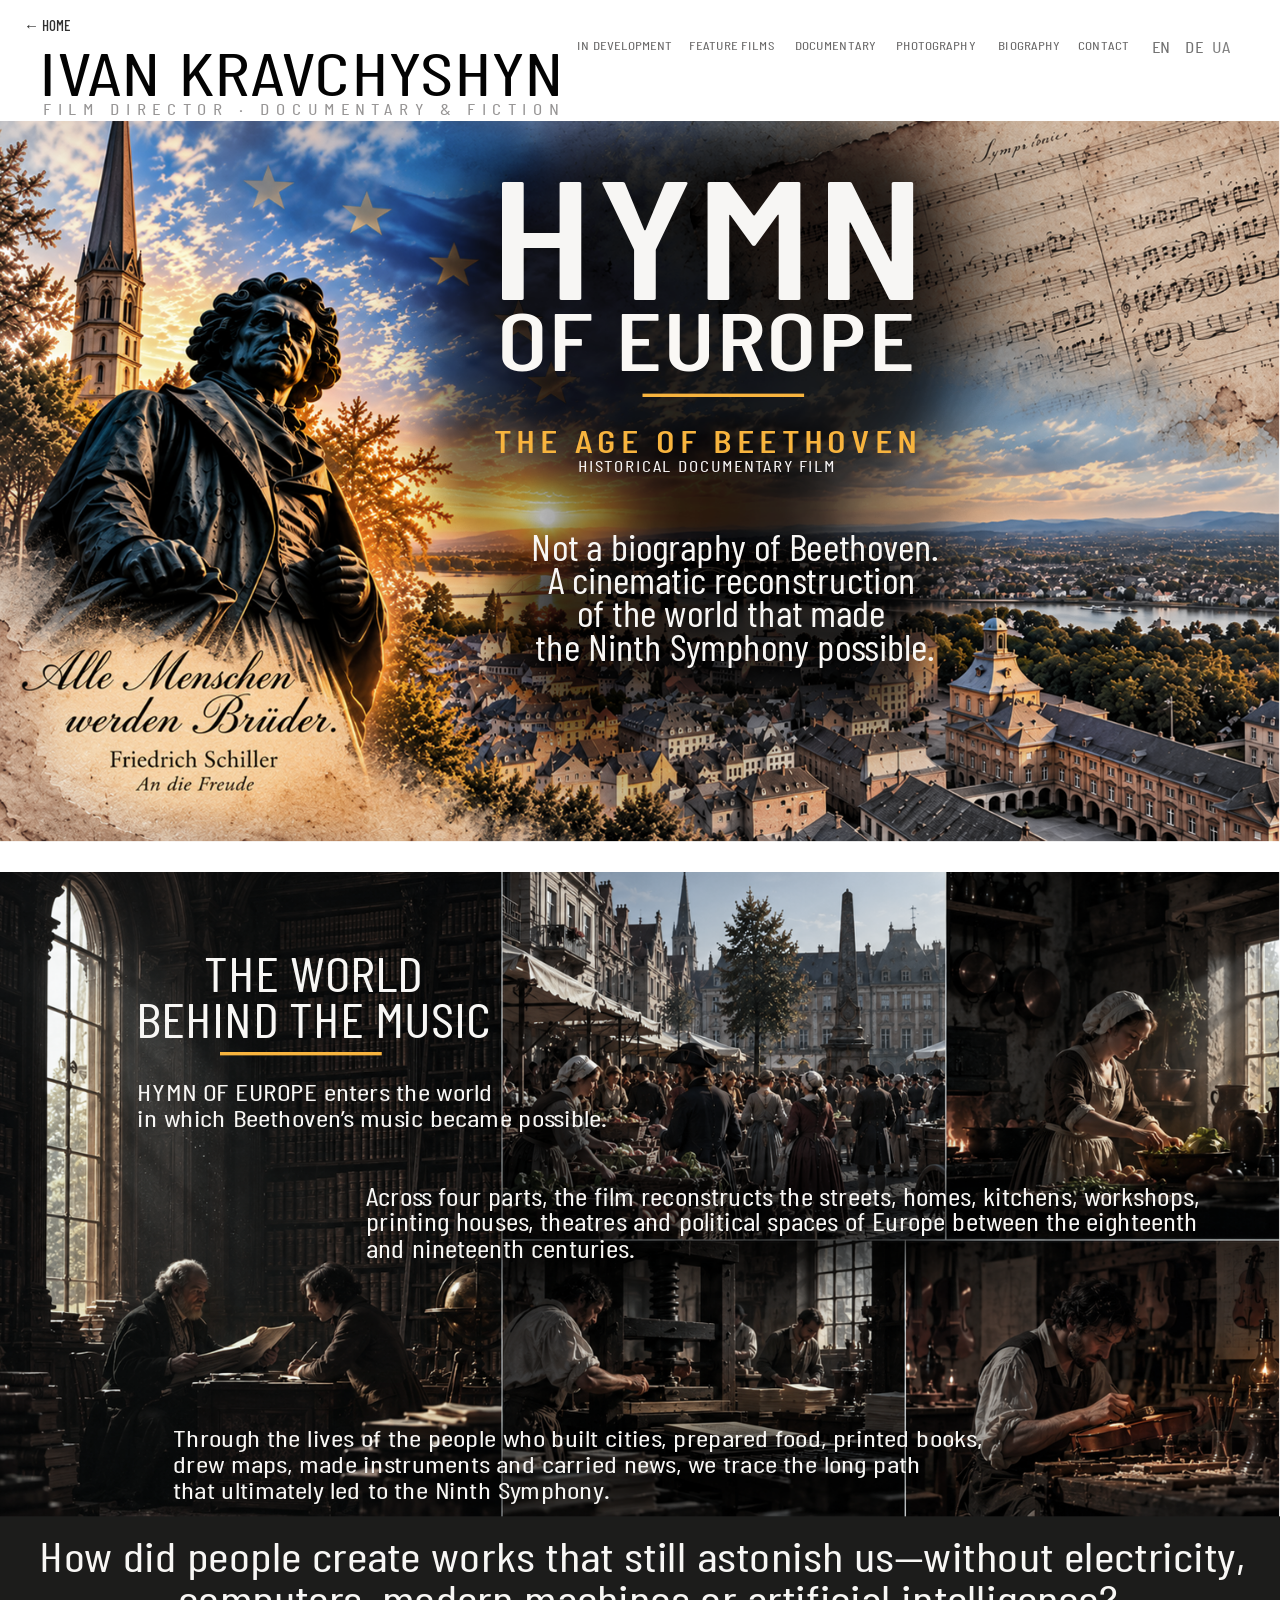
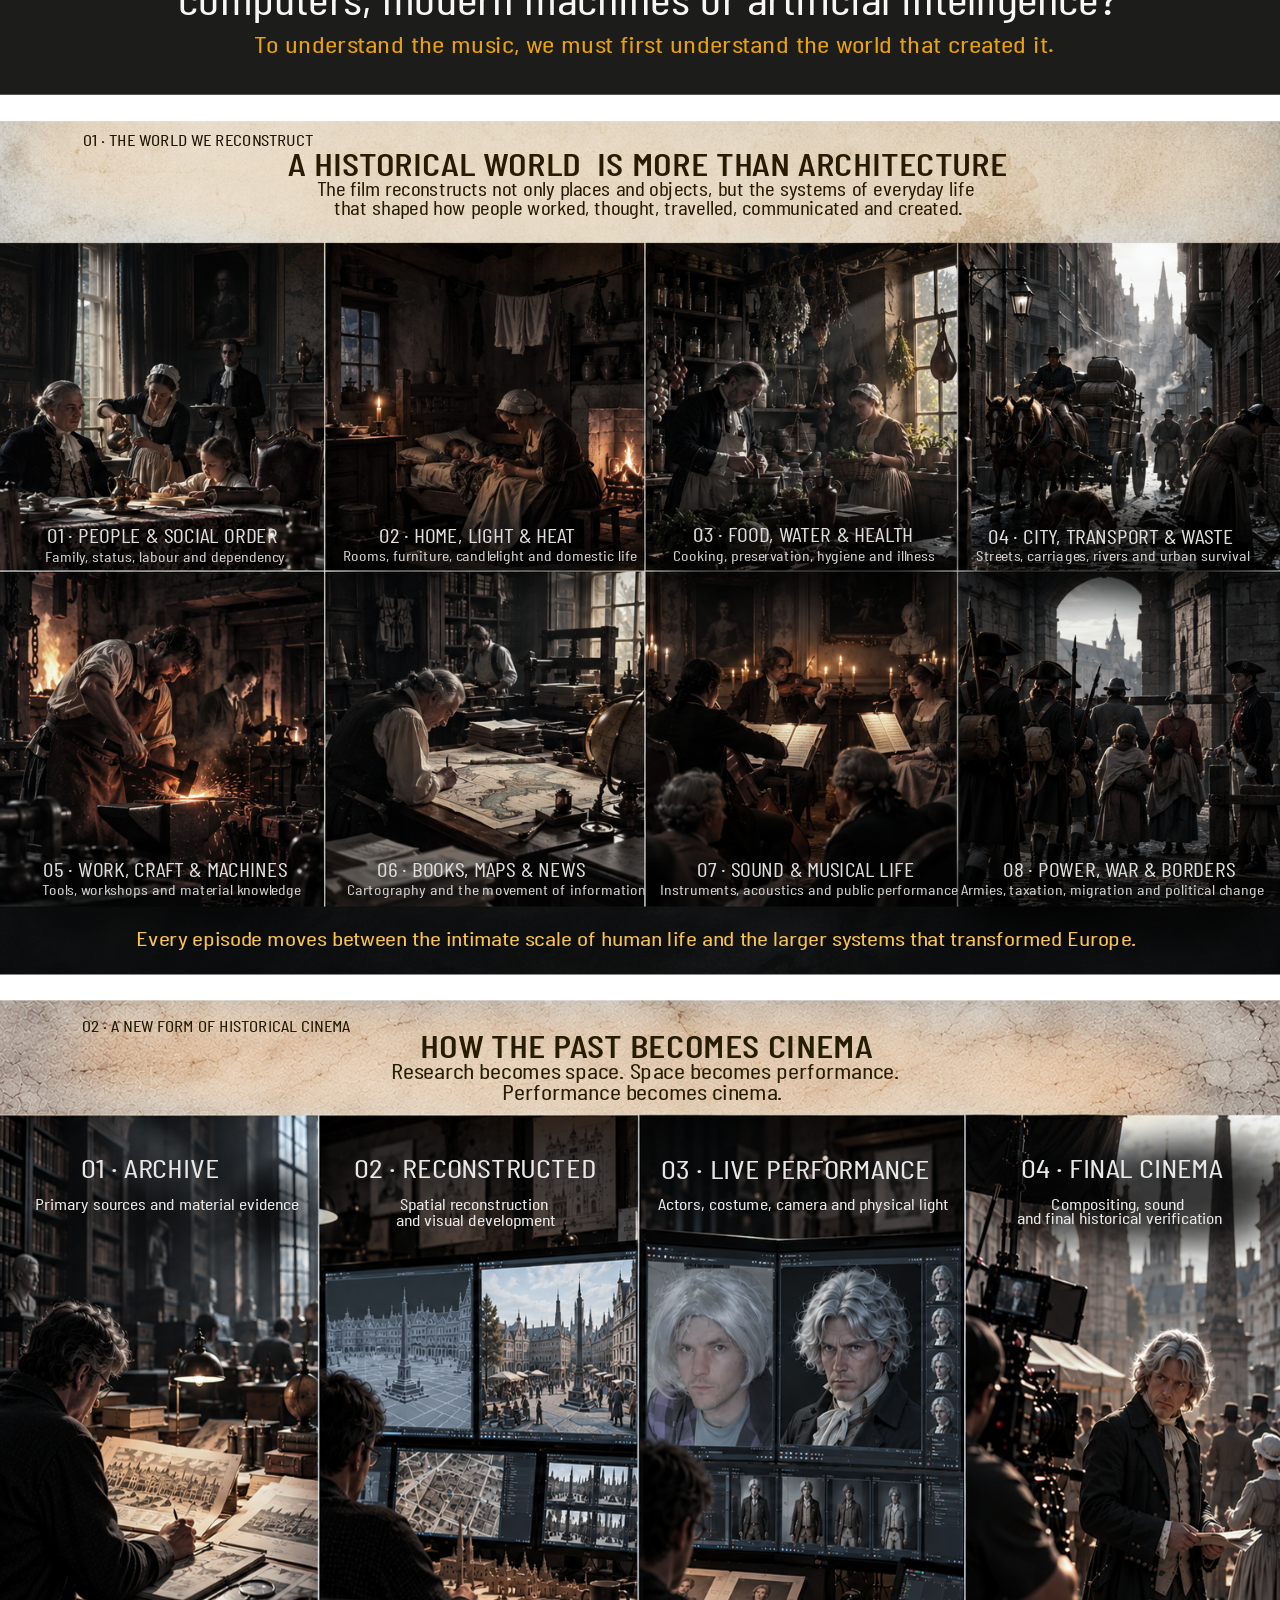
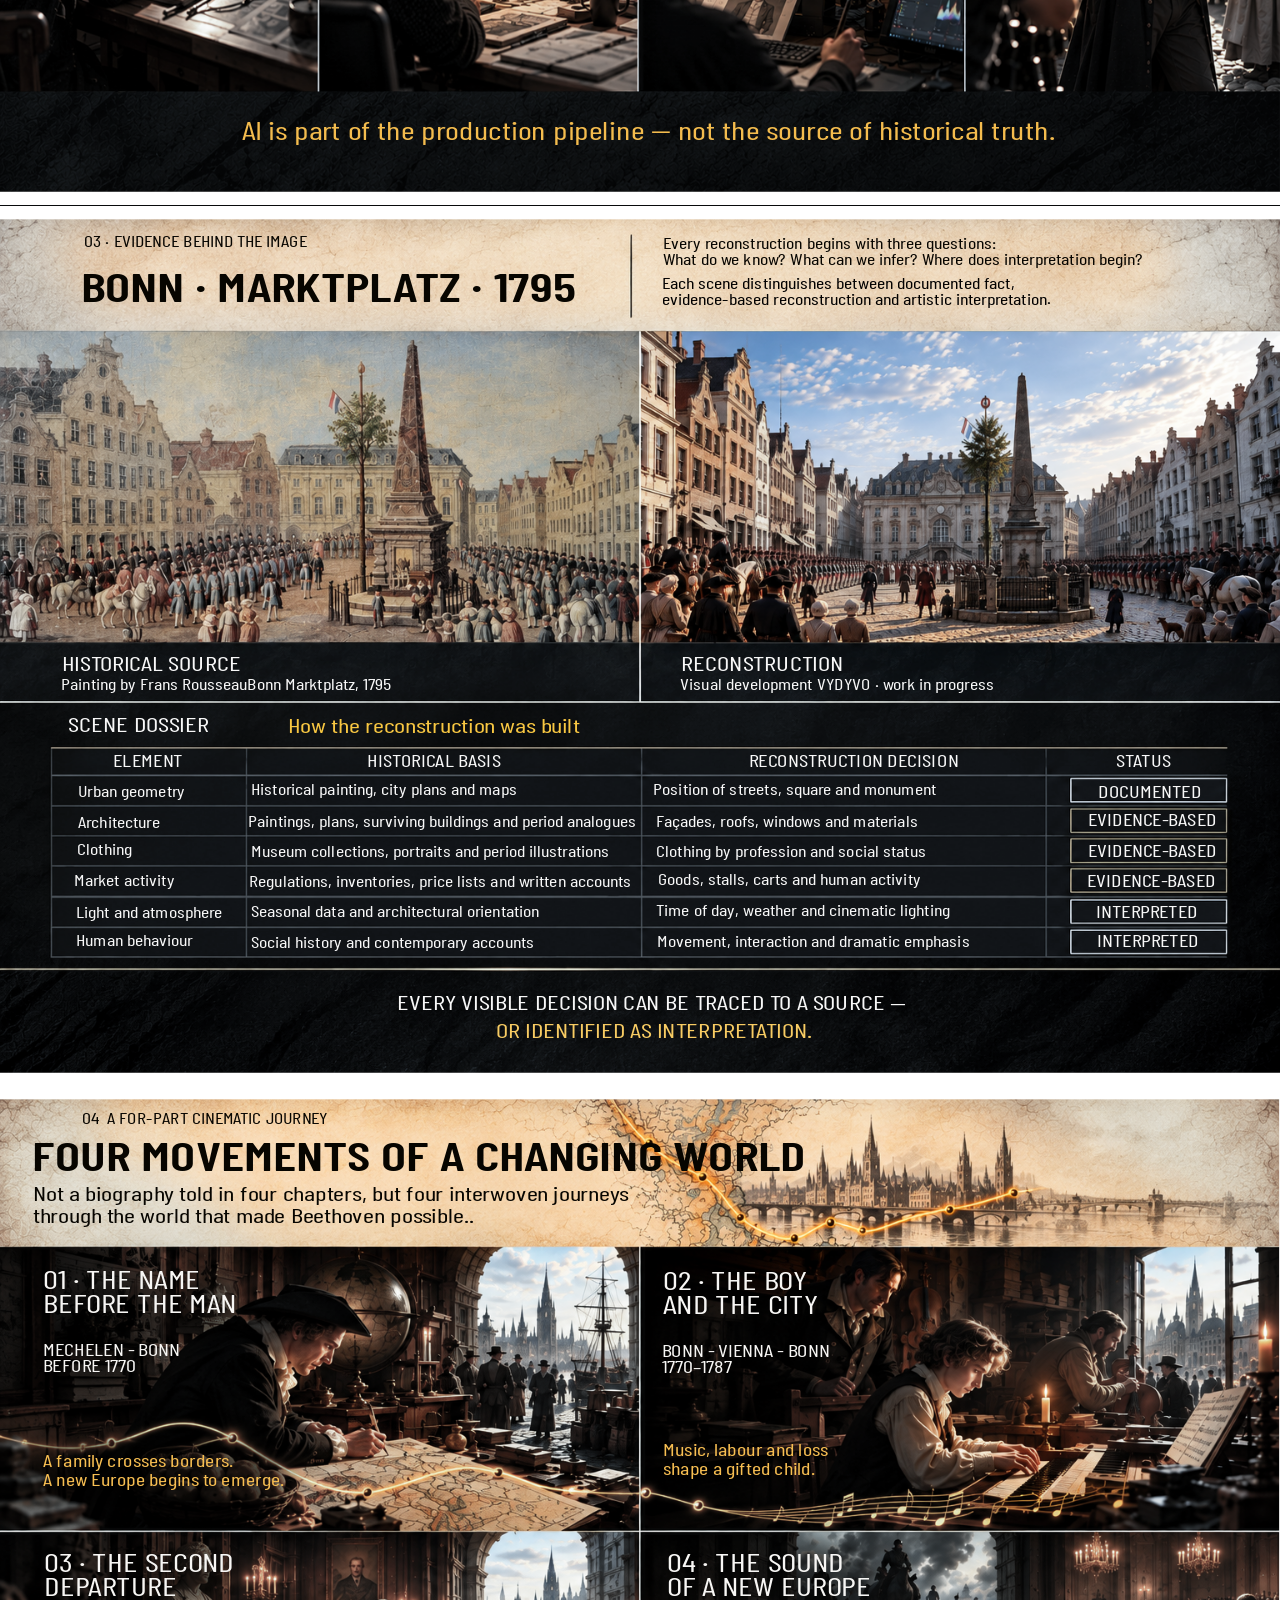
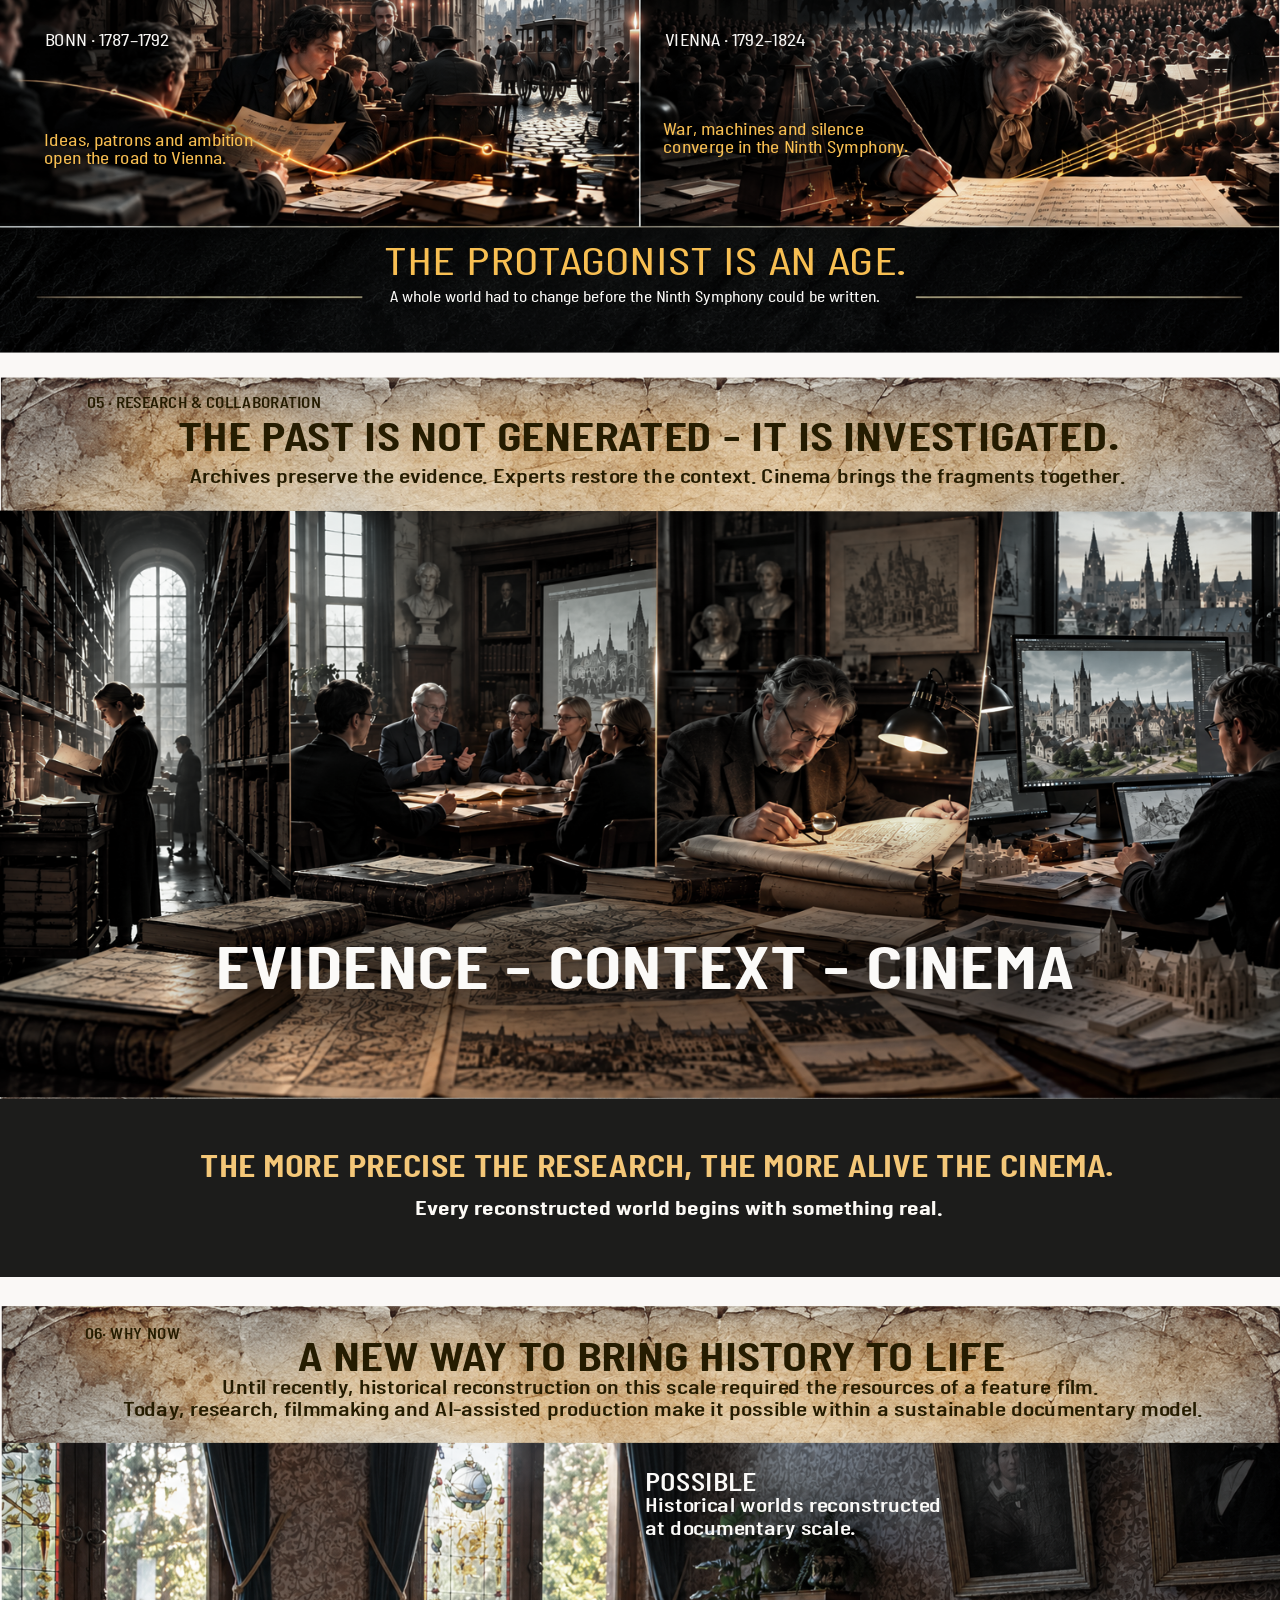
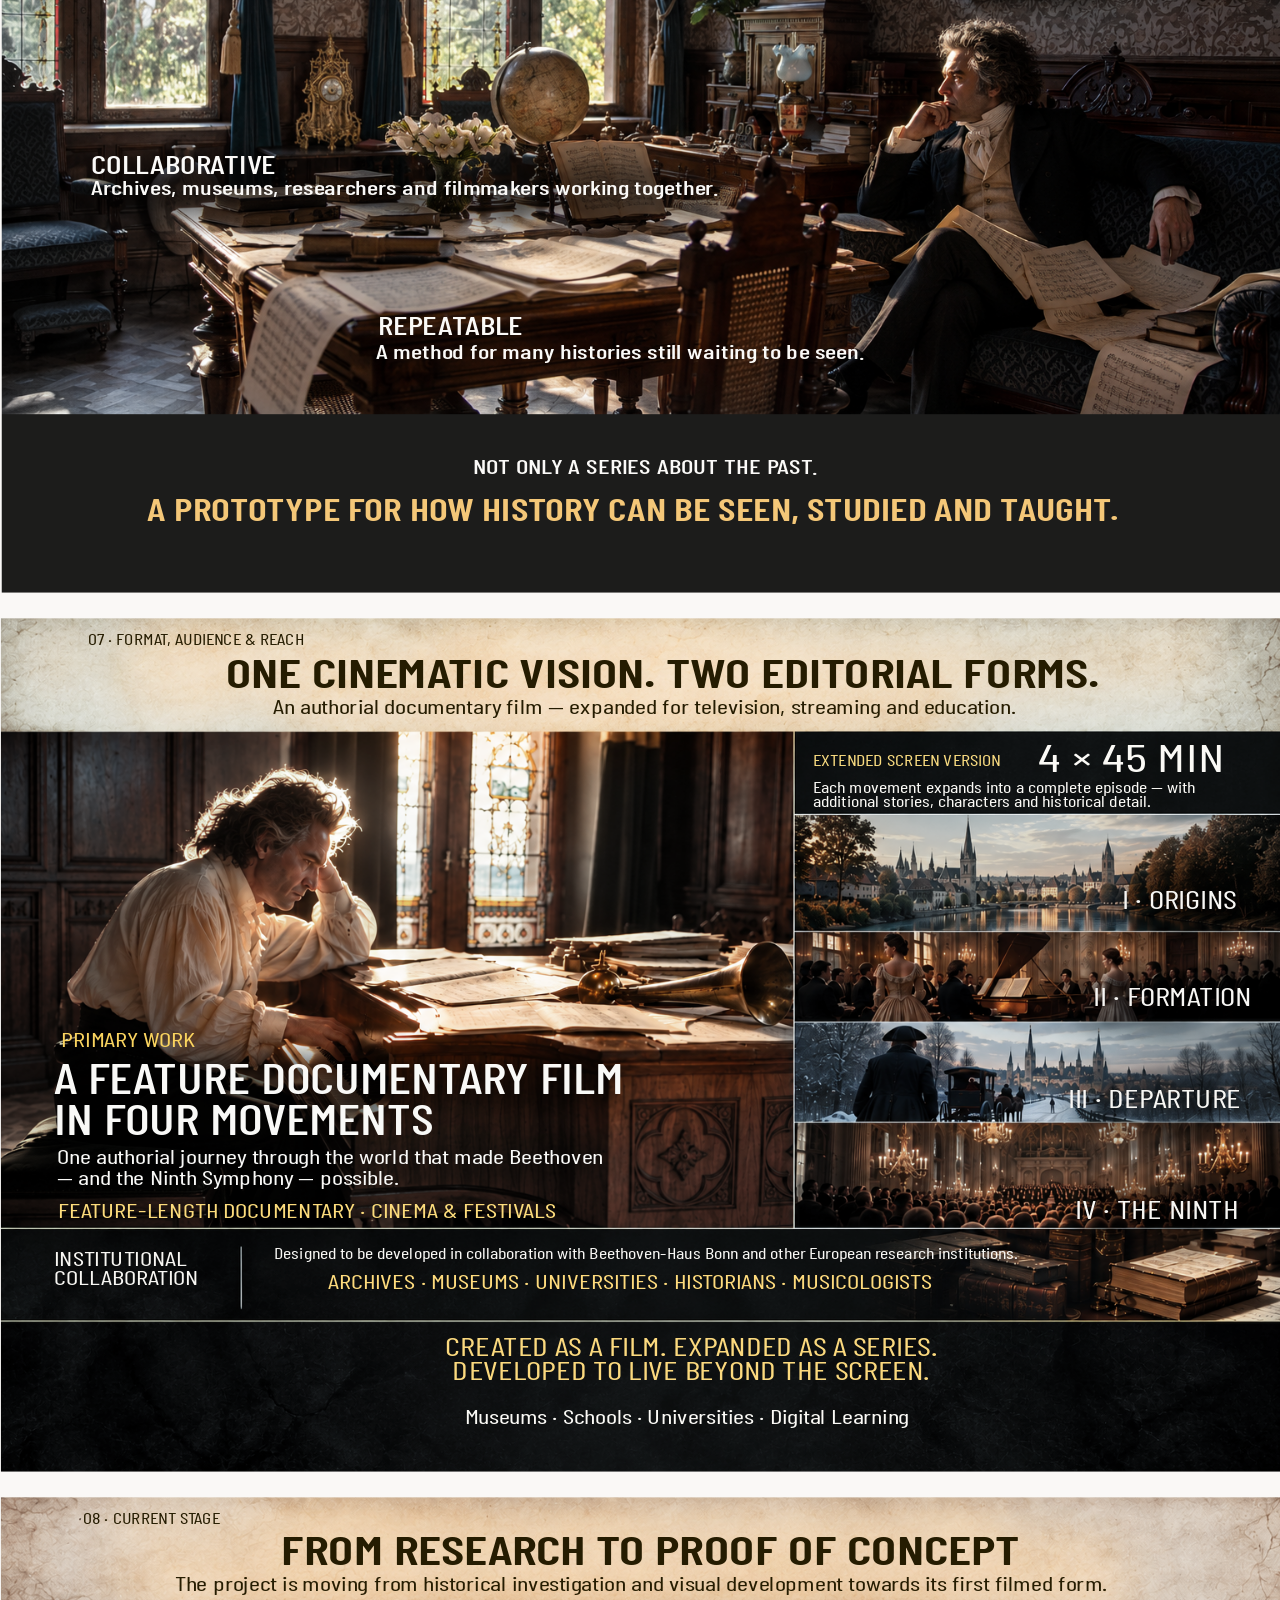
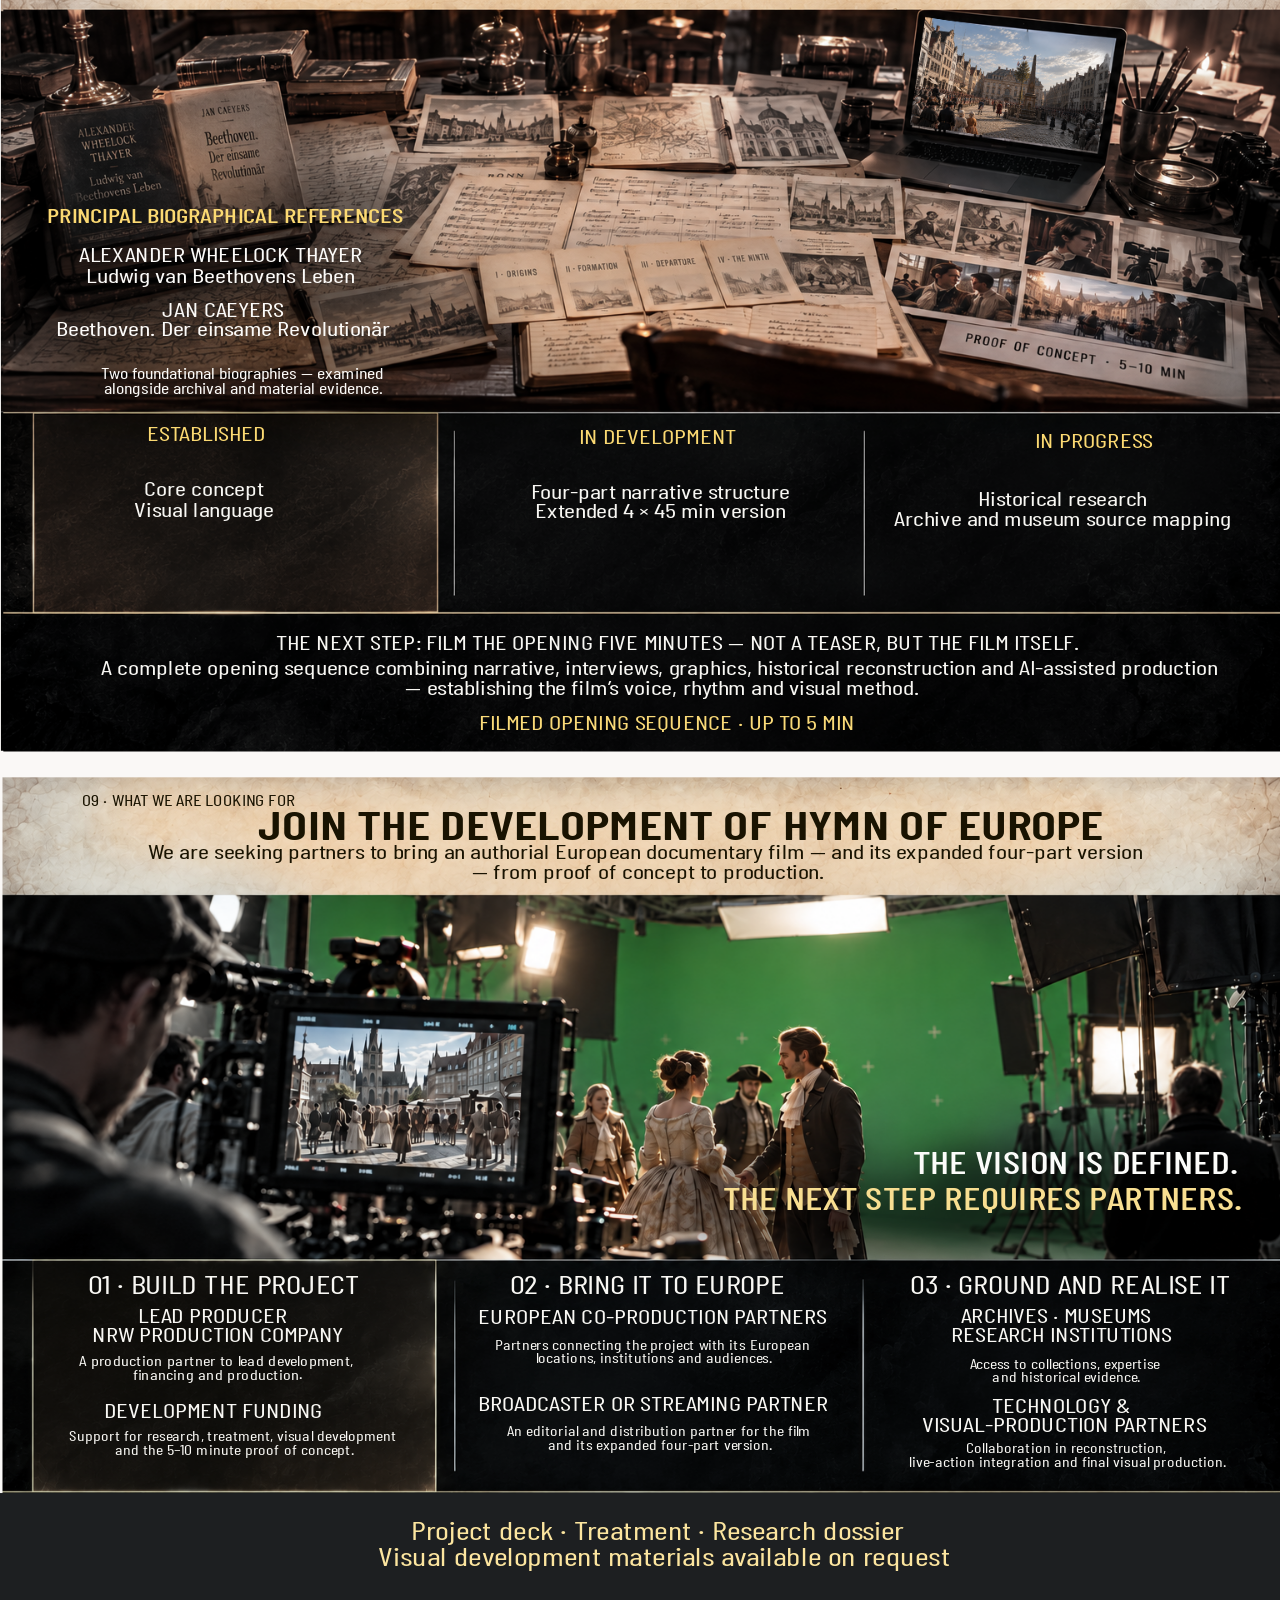
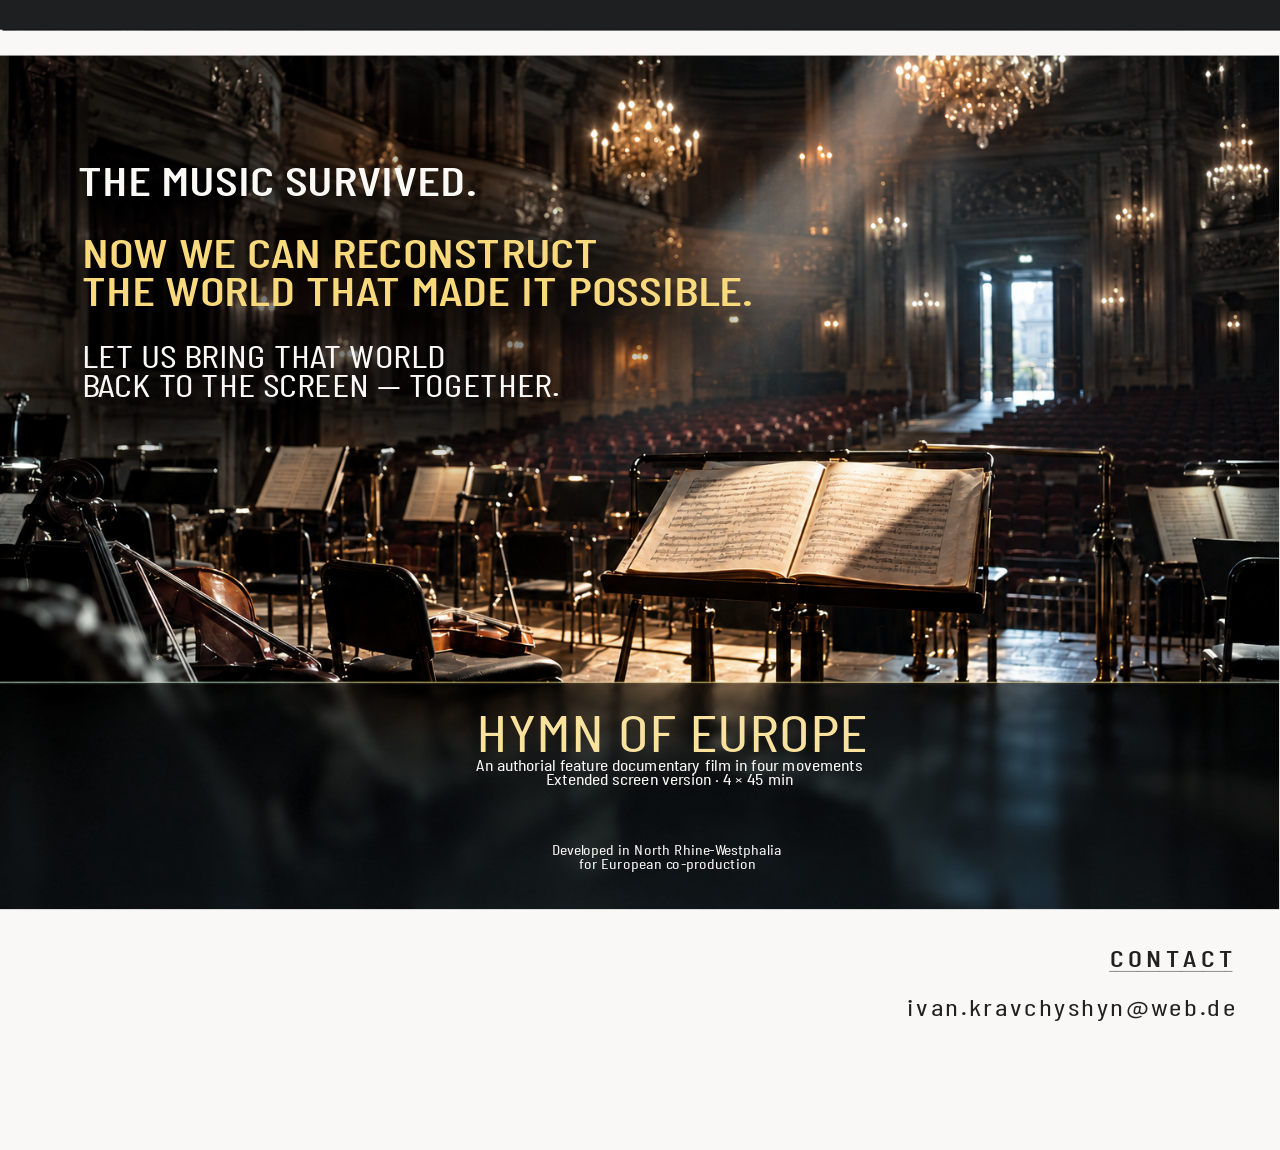
==== hymn-of-europe/index.html @ 0d60413c "Publish approved website STAGE 04.5" ====
<!doctype html><html lang="en"><head><meta charset="utf-8"><meta name="viewport" content="width=device-width,initial-scale=1"><title>HYMN OF EUROPE — Design preview</title><link rel="stylesheet" href="style.css"></head><body><a id="back-to-home" href="../index.html?lang=en" aria-label="Back to homepage" style="position:fixed;left:16px;top:12px;z-index:10000;background:rgba(255,255,255,.9);color:#111;padding:9px 13px;border-radius:4px;text-decoration:none;font:13px Arial,sans-serif;">← HOME</a><main class="page" id="page"></main><script src="layout-data.js"></script><script src="text-styles.js"></script><script src="app.js"></script><script src="calibration.js"></script><script src="translations.js"></script><script src="de-corrections.js"></script><script src="production-languages.js"></script><script>const back=document.getElementById("back-to-home");function syncBack(){back.href="../index.html?lang="+(document.documentElement.lang==="de"?"de":"en");back.textContent=document.documentElement.lang==="de"?"← STARTSEITE":"← HOME";}document.querySelectorAll("[data-lang]").forEach(b=>b.addEventListener("click",()=>requestAnimationFrame(syncBack)));window.addEventListener("hymn-language-change",syncBack);syncBack();</script></body></html>
---- hymn-of-europe/style.css ----
@import url('https://fonts.googleapis.com/css2?family=Barlow+Condensed:wght@400;500;600&display=swap');
*{box-sizing:border-box}html{background:#08090b}body{margin:0;background:#08090b;color:white;font-family:Arial,sans-serif}.toolbar{position:fixed;top:12px;right:12px;z-index:9999;display:flex;gap:8px;background:#15191fe8;padding:10px;border:1px solid #666;border-radius:8px;box-shadow:0 5px 20px #0008}.toolbar button{background:#343b46;color:#fff;border:1px solid #667;border-radius:5px;padding:8px 12px;cursor:pointer;font-size:12px}.toolbar button[aria-pressed=true]{background:#aeb8c6;color:#111}.page{width:min(100%,1536px);margin:auto}.section{position:relative;width:100%;container-type:inline-size;overflow:hidden}.bg,.reference{display:block;width:100%;height:100%;position:absolute;inset:0}.reference{display:none}.text-layer{position:absolute;white-space:pre;line-height:1;transform-origin:top left;pointer-events:none;font-family:'Barlow Condensed','Arial Narrow',sans-serif;font-weight:400}.text-layer a{pointer-events:auto;color:inherit;text-decoration:none}.page.reference-mode .reference{display:block}.page.reference-mode .bg,.page.reference-mode .text-layer{display:none}.page.compare-mode .reference{display:block;opacity:.5;mix-blend-mode:difference;pointer-events:none}.page.compare-mode .text-layer{opacity:.85}@media(max-width:700px){.toolbar{top:auto;bottom:8px;right:8px;left:8px;justify-content:center}.toolbar button{padding:8px;font-size:11px}}


/* Preview 03: use Photoshop font metrics, never distort glyph height. */
.text-layer{white-space:pre;line-height:1;transform-origin:0 0;margin:0;padding:0;display:block;font-synthesis:none;letter-spacing:normal;}

/* Calibrated clean English preview: hide comparison toolbar and reference images. */
.toolbar{display:none!important}
.reference{display:none!important}

/* RESPONSIVE TEST 01 — desktop remains pixel-equivalent to approved EN 01. */
.mobile-view-controls{display:none}
@media(max-width:767px){
 body{overflow-x:hidden}
 .mobile-view-controls{display:flex;position:sticky;top:0;z-index:10000;gap:8px;justify-content:center;align-items:center;padding:9px 10px;background:#111720;color:#fff;border-bottom:1px solid #4b5563;font:13px Arial,sans-serif}
 .mobile-view-controls button{background:#283341;border:1px solid #778394;border-radius:5px;color:#fff;padding:9px 11px;font-size:12px}
 .mobile-view-controls button[aria-pressed="true"]{background:#e0e5eb;color:#101820}
 .mobile-view-controls span{font-size:11px;color:#c3cbd6}
 body.mobile-readable{overflow-x:auto}
 body.mobile-readable .page{width:900px;max-width:none;margin:0}
 body.mobile-readable .mobile-view-controls{width:100vw;position:sticky;left:0}
}
@media(prefers-reduced-motion:reduce){*{scroll-behavior:auto!important}}

/* Multilingual prototype: keep the approved full-width composition. */
.language-switch{position:fixed;right:16px;bottom:16px;z-index:11000;display:flex;gap:4px;background:#121720e8;padding:6px;border:1px solid #68717b;border-radius:7px}.language-switch button{color:white;background:#253140;border:1px solid #657181;border-radius:4px;padding:9px 13px;cursor:pointer;font-weight:600}.language-switch button[aria-pressed="true"]{background:#e4e8ed;color:#121820}.translation-note{position:fixed;left:12px;bottom:12px;z-index:11000;background:#121720ed;color:#fff;padding:9px 12px;font:12px Arial,sans-serif;max-width:min(65vw,430px);border-radius:6px}.translation-note[hidden]{display:none}

/* Integration 02: expose existing EN/DE selector near project navigation. */
.language-switch{top:12px;bottom:auto;right:16px}

/* STAGE 04.1: unified unobtrusive typography, no diagnostic buttons */
#back-to-home{background:transparent!important;border:0!important;padding:0!important;top:16px!important;left:24px!important;color:#303030!important;font:500 15px 'Barlow Condensed',Arial,sans-serif!important}
.language-switch{top:17px!important;right:25px!important;bottom:auto!important;background:transparent!important;border:0!important;border-radius:0!important;box-shadow:none!important;padding:0!important;gap:18px!important;align-items:center!important}
.language-switch button,.language-switch .ua-home{font:500 18px 'Barlow Condensed',Arial,sans-serif!important;background:transparent!important;border:0!important;border-radius:0!important;color:#858585!important;padding:0!important;box-shadow:none!important;text-decoration:none!important;cursor:pointer!important;line-height:1.2!important}
.language-switch button[aria-pressed=true]{color:#424242!important;text-decoration:underline!important;text-underline-offset:4px!important}
.language-switch button:hover,.language-switch .ua-home:hover{color:#222!important}
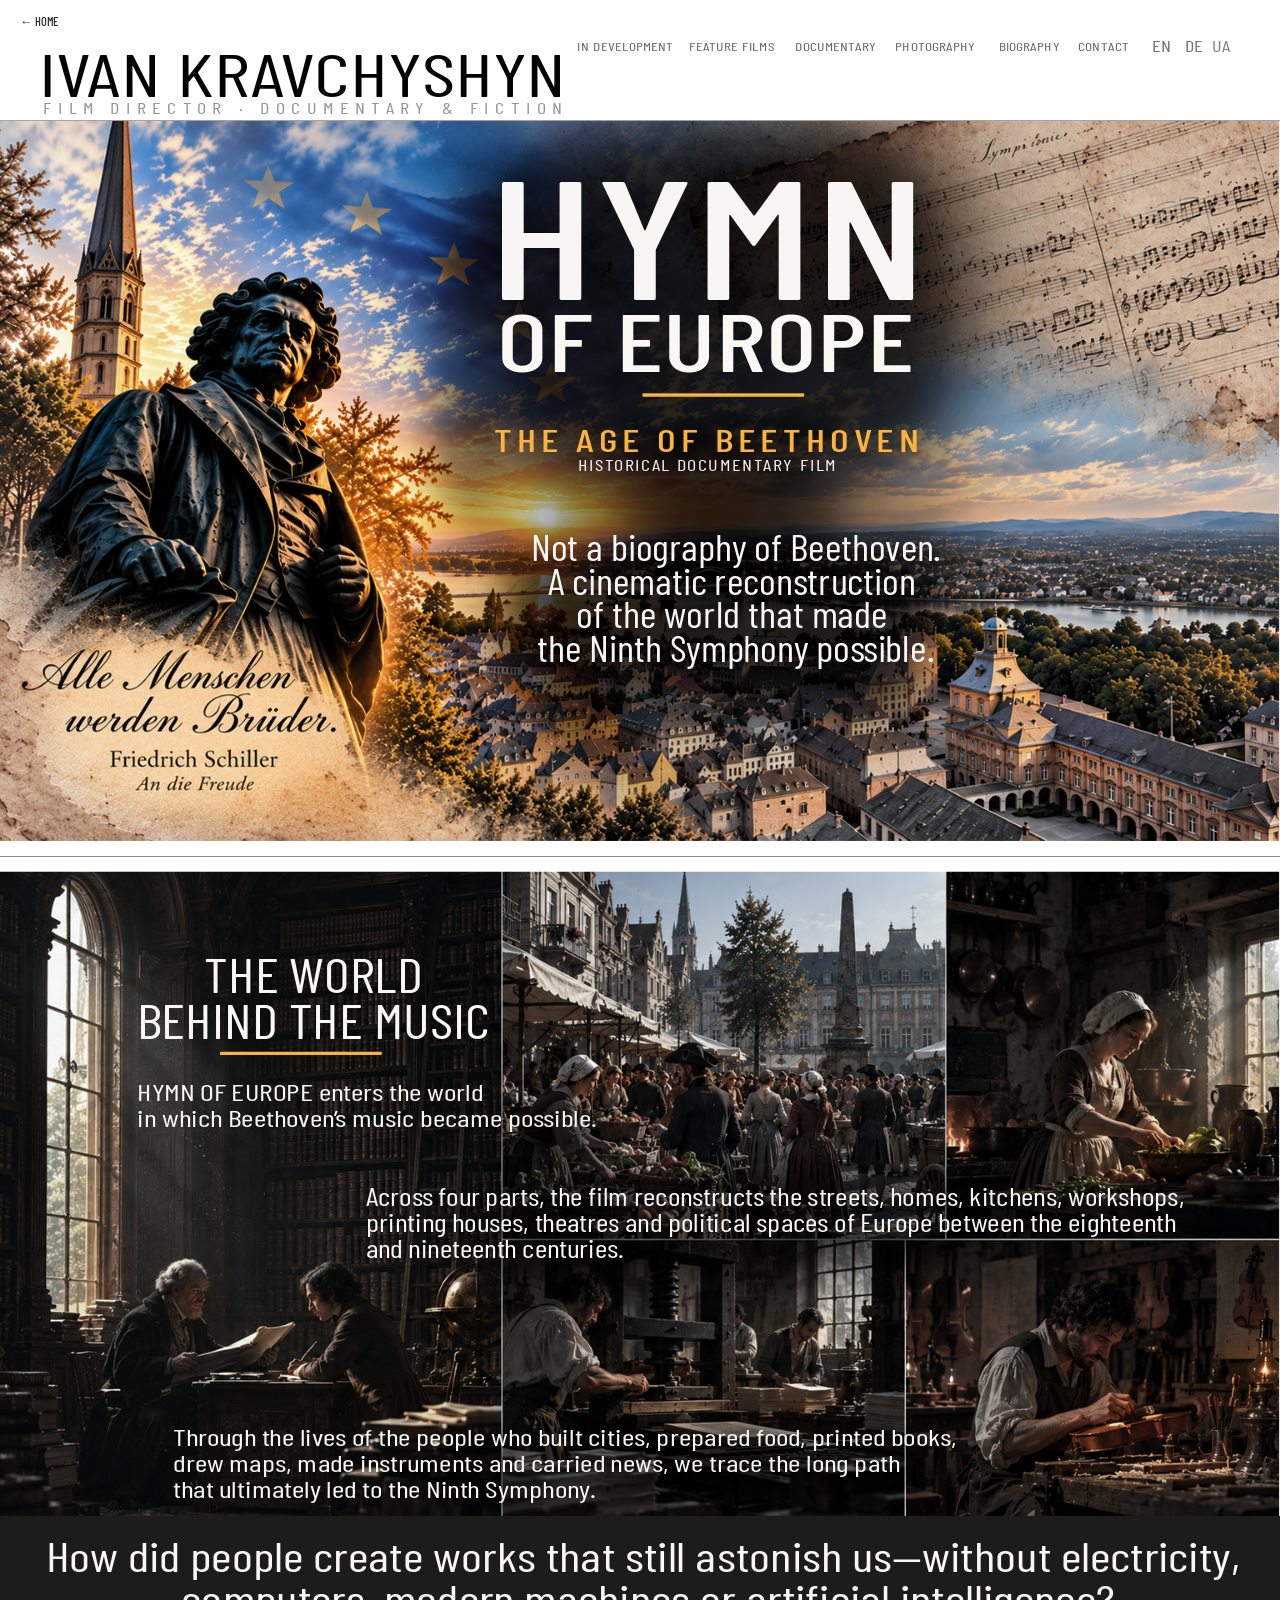
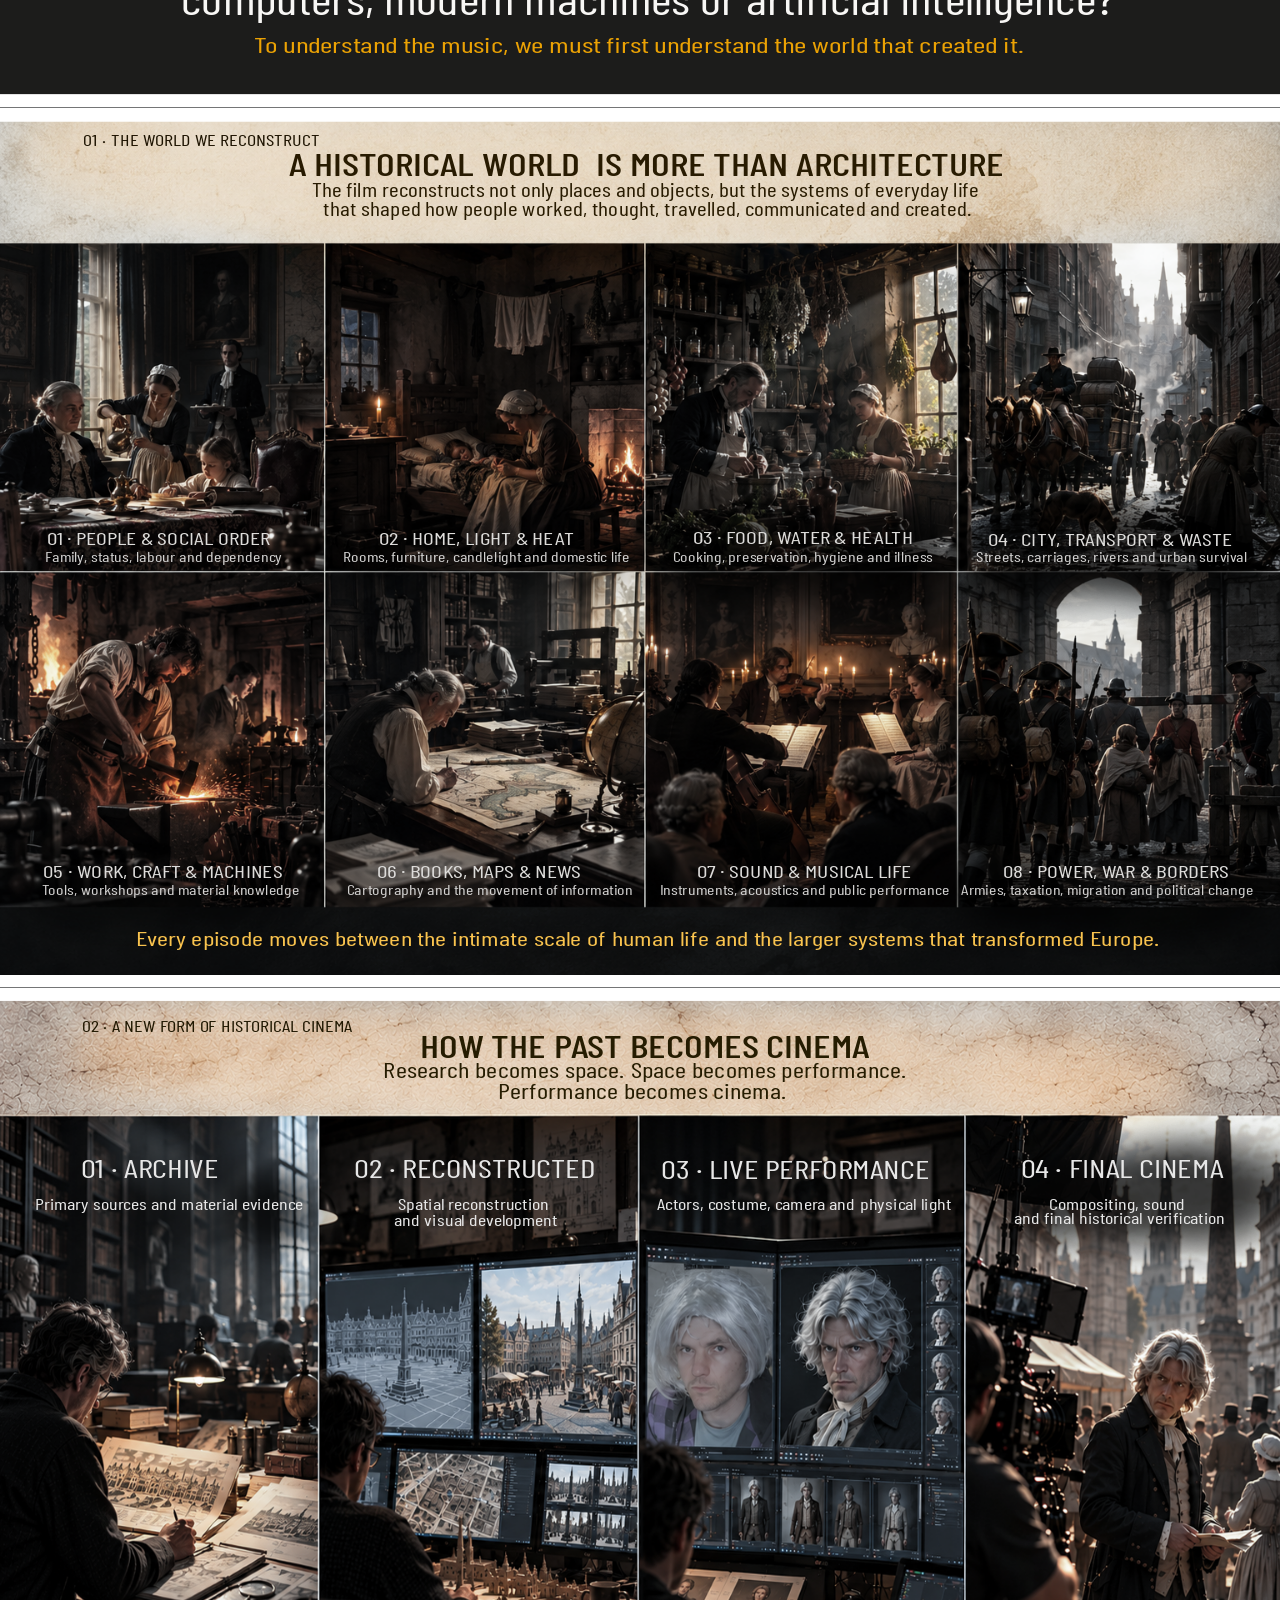
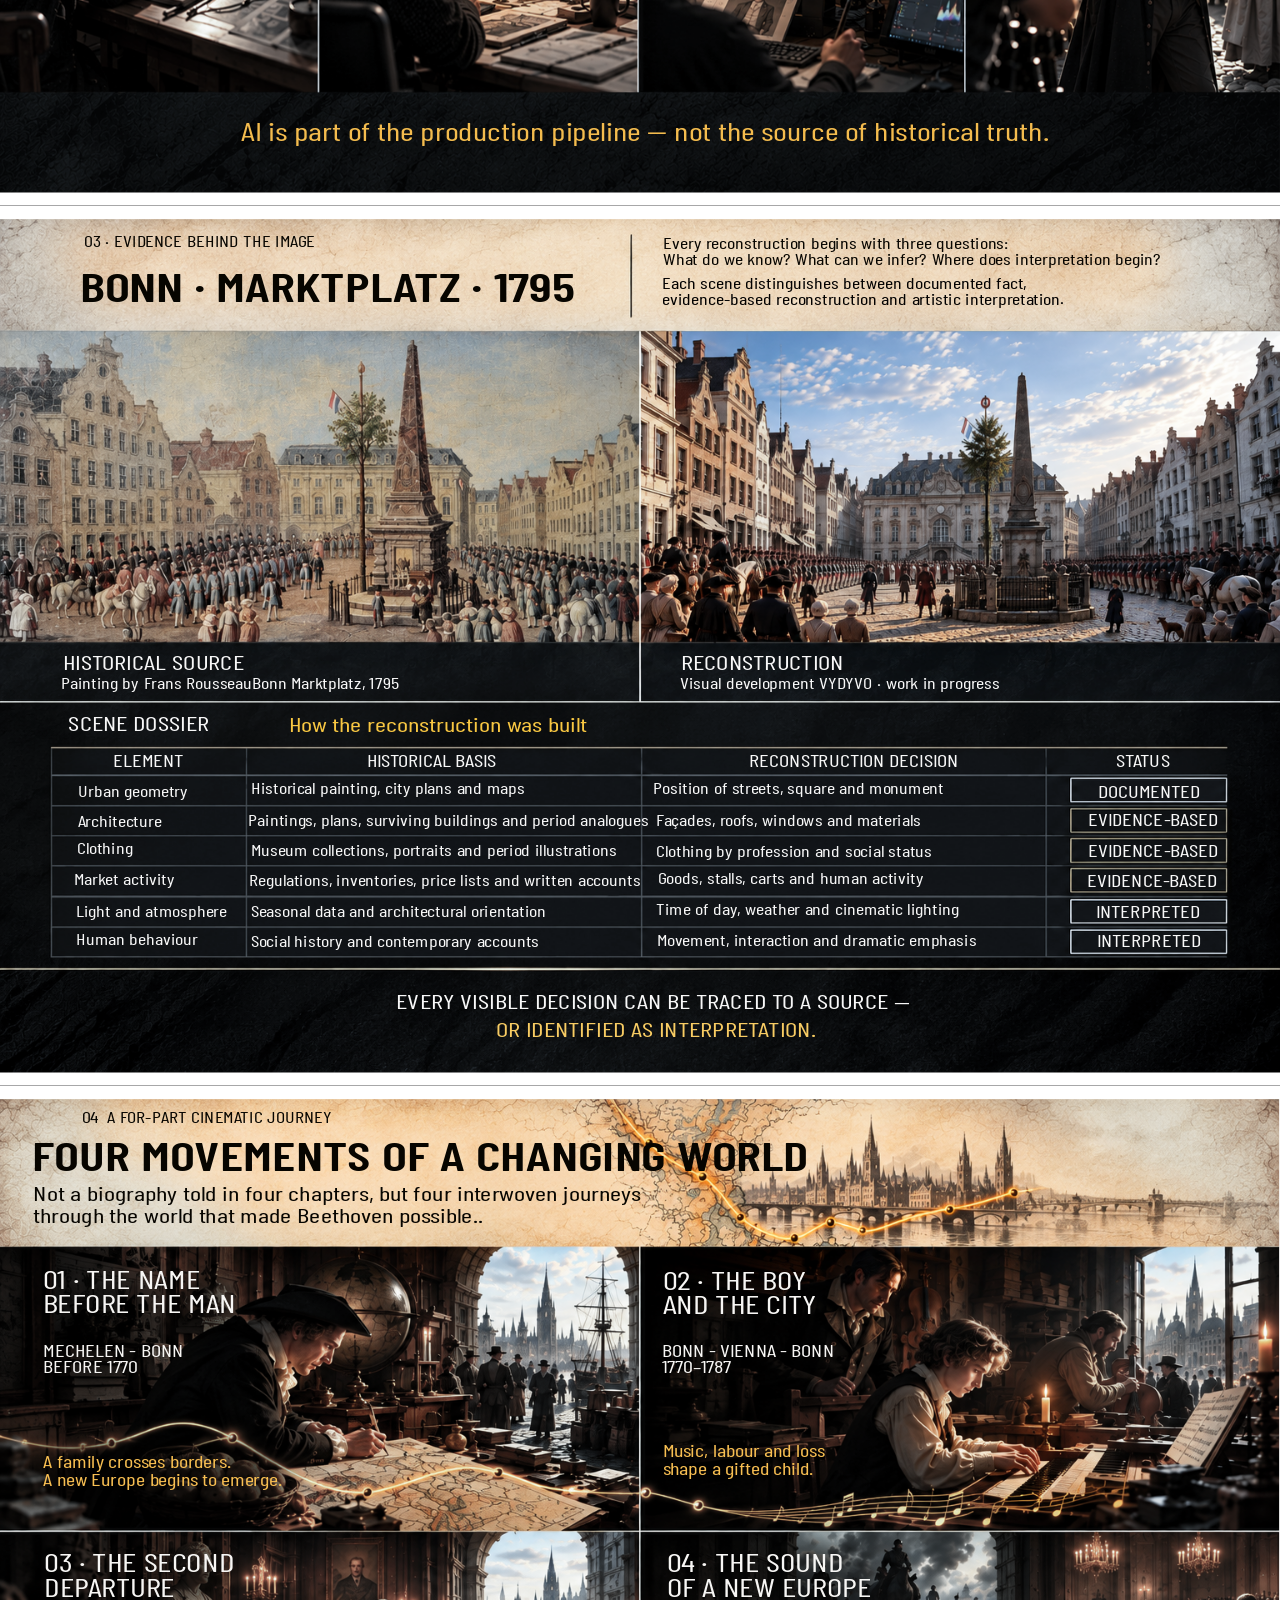
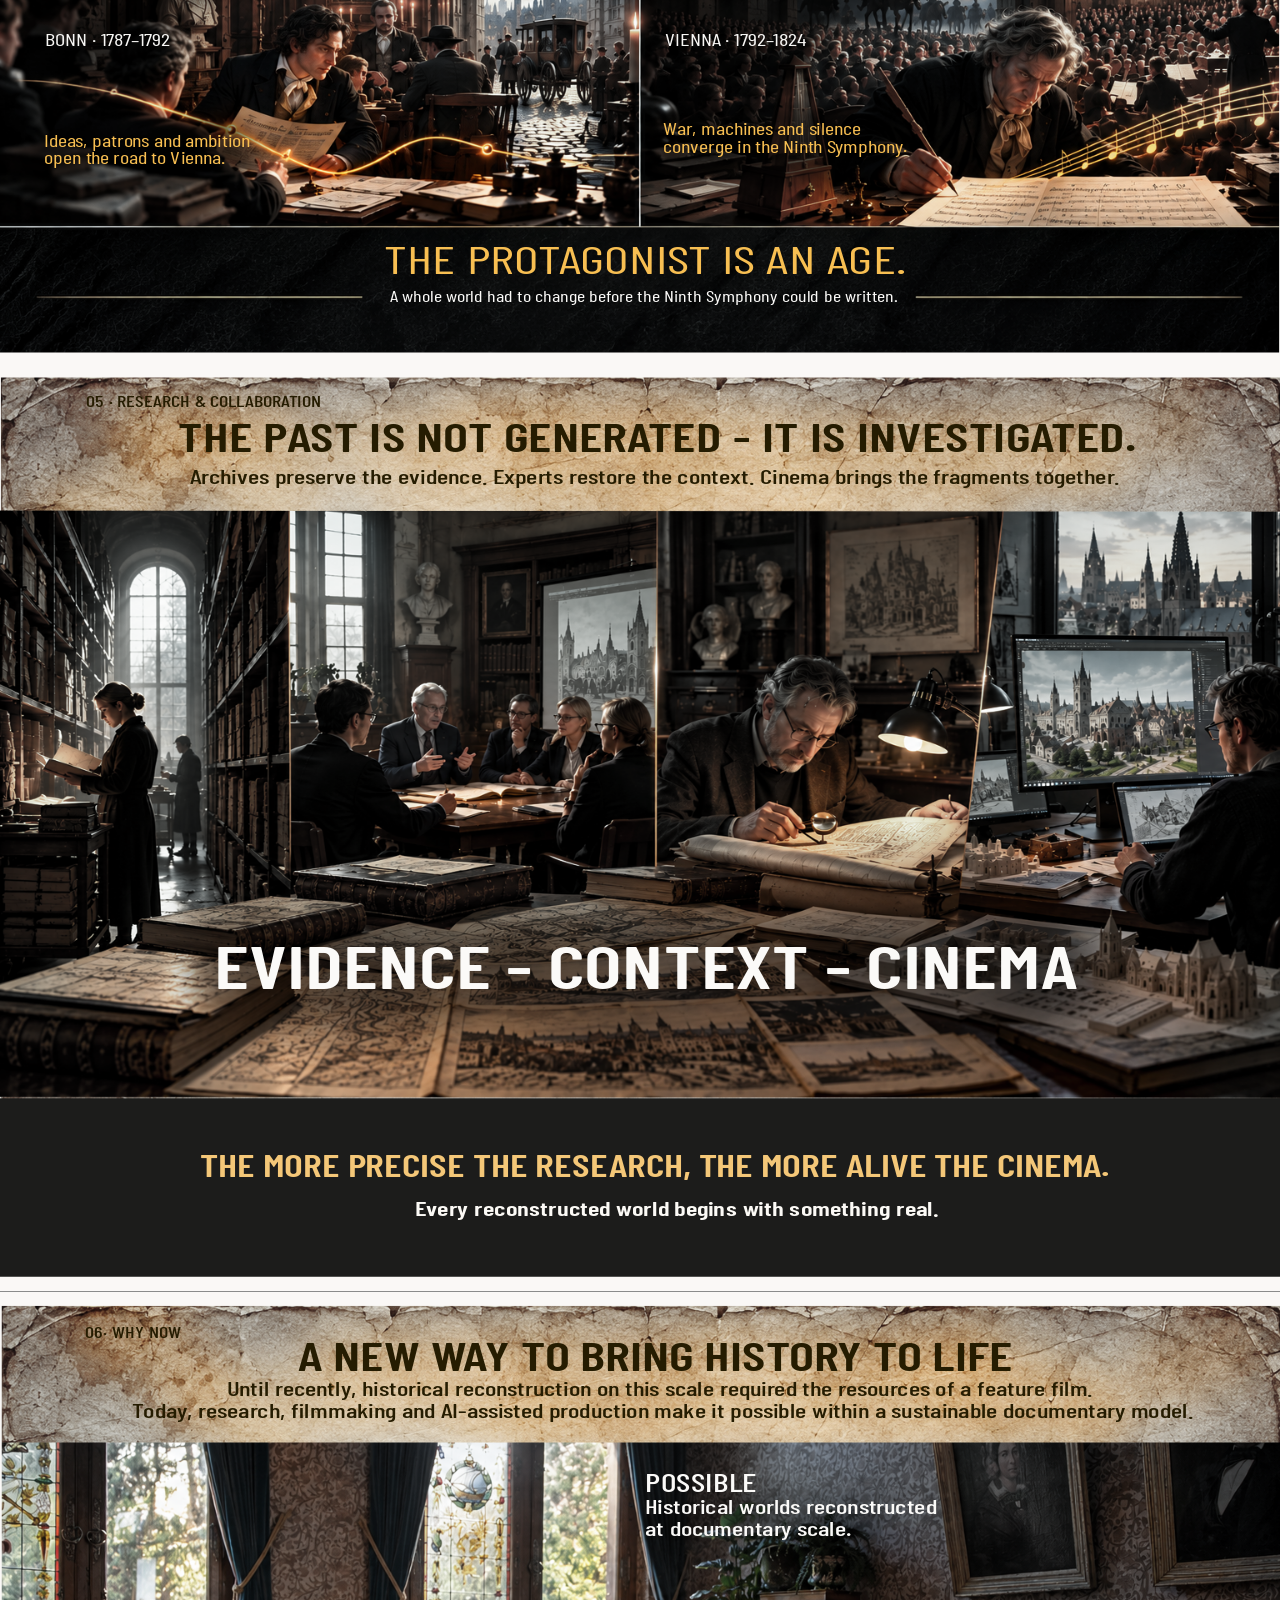
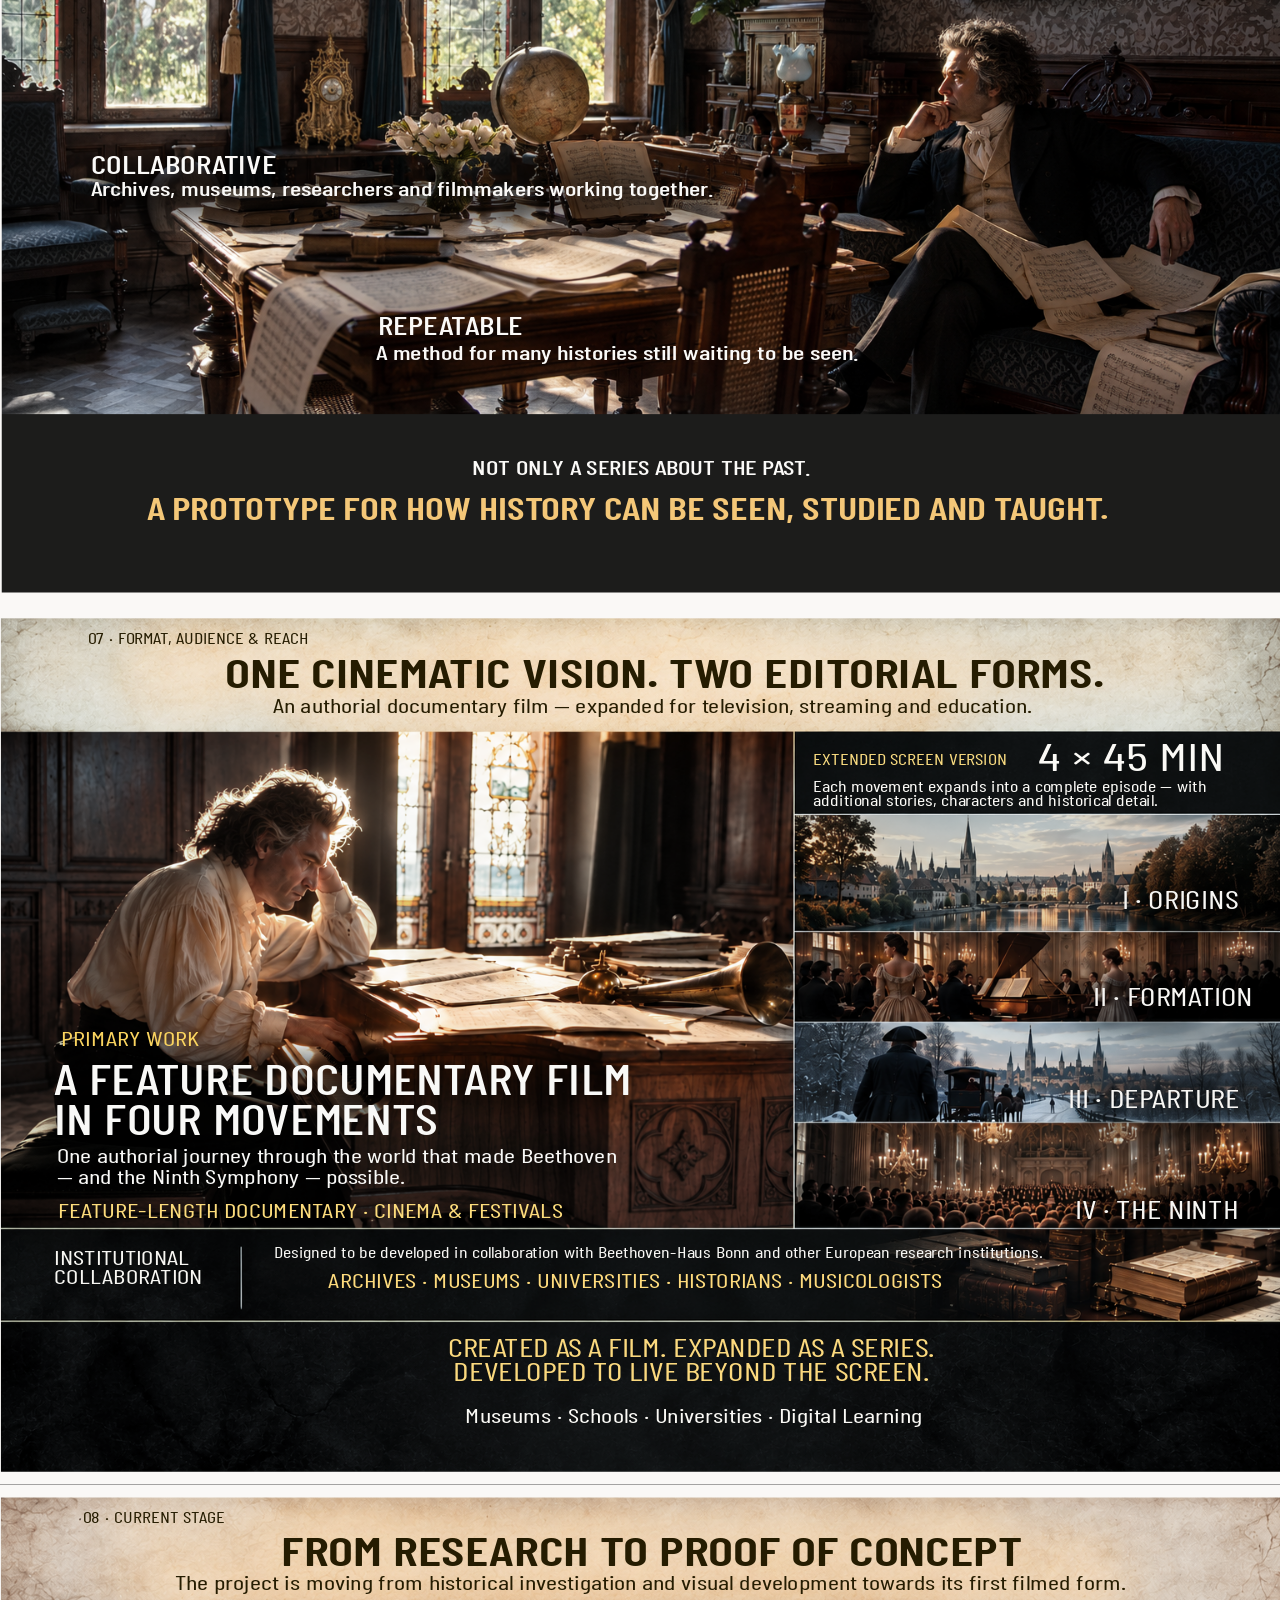
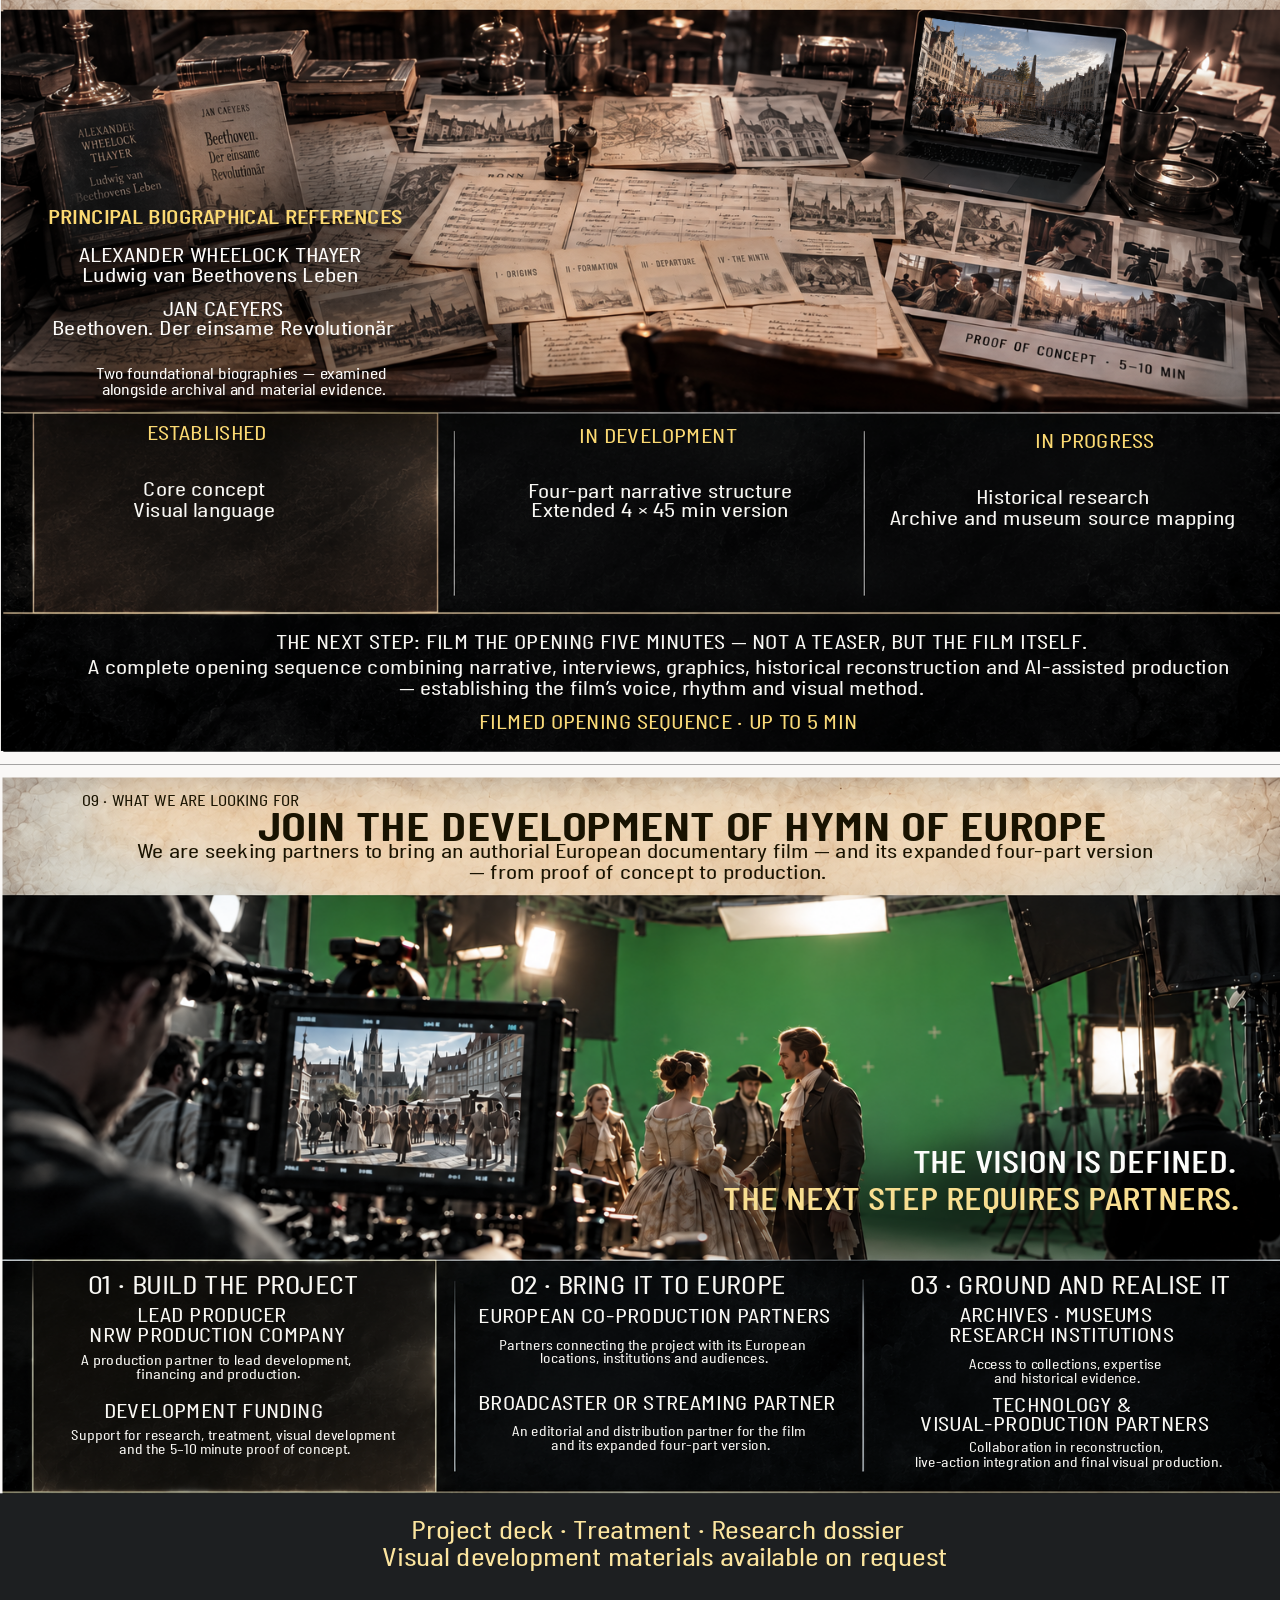
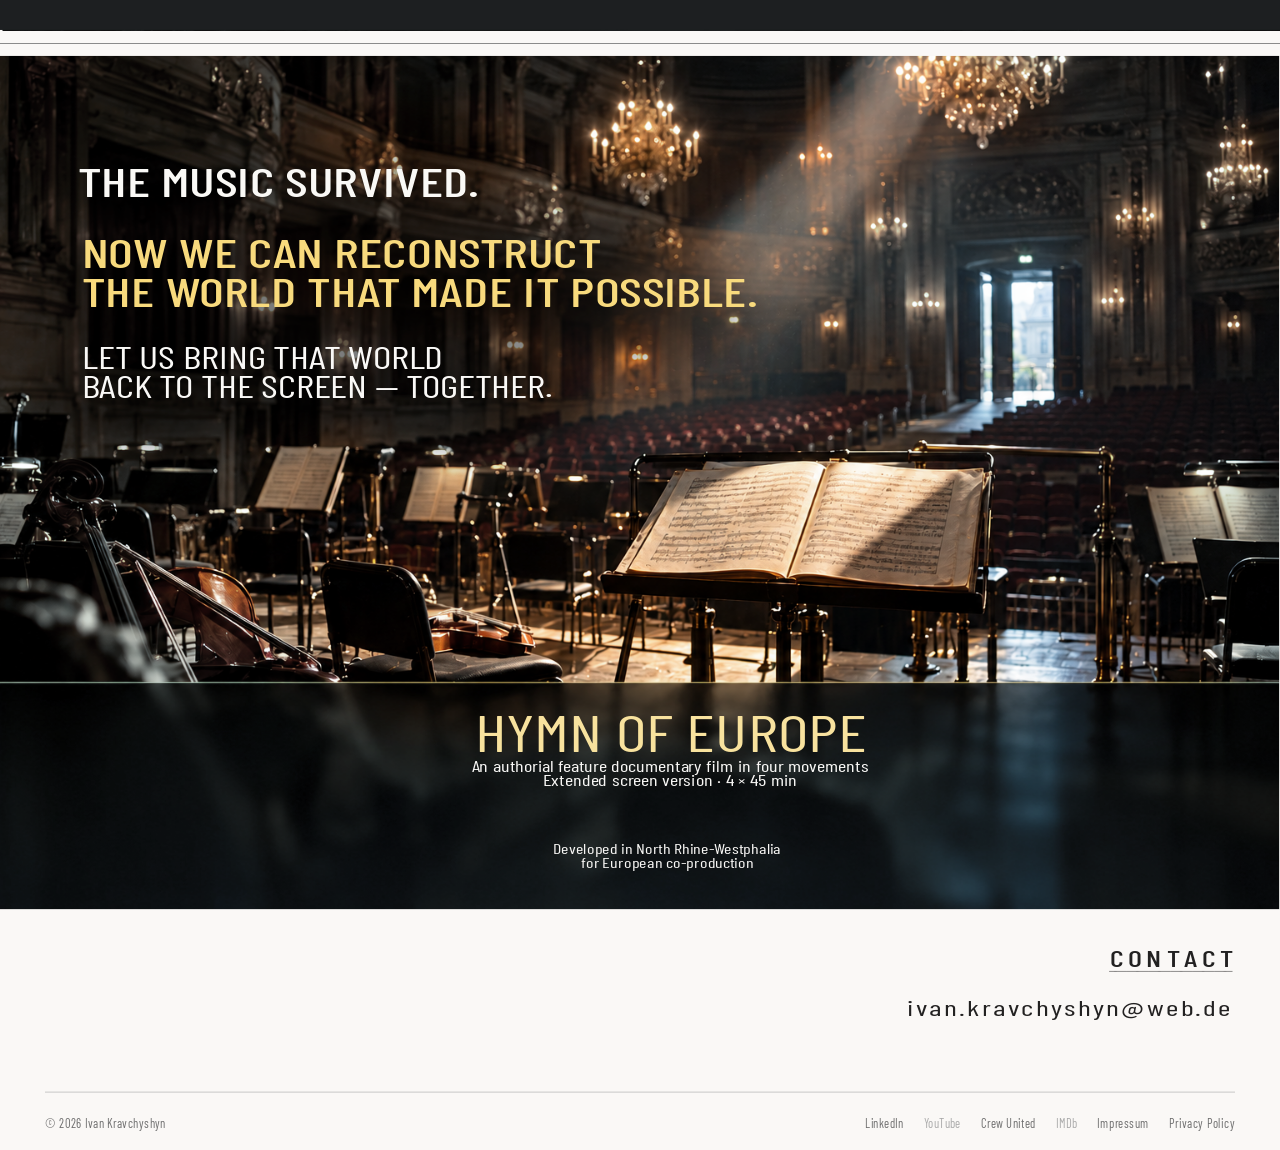
==== commit 7e72ca39: "Add shared legal footer" ====
--- a/hymn-of-europe/index.html
+++ b/hymn-of-europe/index.html
@@ -1 +1 @@
-<!doctype html><html lang="en"><head><meta charset="utf-8"><meta name="viewport" content="width=device-width,initial-scale=1"><title>HYMN OF EUROPE — Design preview</title><link rel="stylesheet" href="style.css"></head><body><a id="back-to-home" href="../index.html?lang=en" aria-label="Back to homepage" style="position:fixed;left:16px;top:12px;z-index:10000;background:rgba(255,255,255,.9);color:#111;padding:9px 13px;border-radius:4px;text-decoration:none;font:13px Arial,sans-serif;">← HOME</a><main class="page" id="page"></main><script src="layout-data.js"></script><script src="text-styles.js"></script><script src="app.js"></script><script src="calibration.js"></script><script src="translations.js"></script><script src="de-corrections.js"></script><script src="production-languages.js"></script><script>const back=document.getElementById("back-to-home");function syncBack(){back.href="../index.html?lang="+(document.documentElement.lang==="de"?"de":"en");back.textContent=document.documentElement.lang==="de"?"← STARTSEITE":"← HOME";}document.querySelectorAll("[data-lang]").forEach(b=>b.addEventListener("click",()=>requestAnimationFrame(syncBack)));window.addEventListener("hymn-language-change",syncBack);syncBack();</script></body></html>+<!doctype html><html lang="en"><head><meta charset="utf-8"><meta name="viewport" content="width=device-width,initial-scale=1"><title>HYMN OF EUROPE — Design preview</title><link rel="stylesheet" href="style.css"></head><body><a id="back-to-home" href="../index.html?lang=en" aria-label="Back to homepage" style="position:fixed;left:16px;top:12px;z-index:10000;background:rgba(255,255,255,.9);color:#111;padding:9px 13px;border-radius:4px;text-decoration:none;font:13px Arial,sans-serif;">← HOME</a><main class="page" id="page"></main><script src="layout-data.js"></script><script src="text-styles.js"></script><script src="app.js"></script><script src="calibration.js"></script><script src="translations.js"></script><script src="de-corrections.js"></script><script src="production-languages.js"></script><script>const back=document.getElementById("back-to-home");function syncBack(){back.href="../index.html?lang="+(document.documentElement.lang==="de"?"de":"en");back.textContent=document.documentElement.lang==="de"?"← STARTSEITE":"← HOME";}document.querySelectorAll("[data-lang]").forEach(b=>b.addEventListener("click",()=>requestAnimationFrame(syncBack)));window.addEventListener("hymn-language-change",syncBack);syncBack();</script><script src="../site-footer.js" data-site-root="../"></script></body></html>
--- a/hymn-of-europe/style.css
+++ b/hymn-of-europe/style.css
@@ -1,3 +1,4 @@
+@import url('../responsive-stage.css');
 @import url('https://fonts.googleapis.com/css2?family=Barlow+Condensed:wght@400;500;600&display=swap');
 *{box-sizing:border-box}html{background:#08090b}body{margin:0;background:#08090b;color:white;font-family:Arial,sans-serif}.toolbar{position:fixed;top:12px;right:12px;z-index:9999;display:flex;gap:8px;background:#15191fe8;padding:10px;border:1px solid #666;border-radius:8px;box-shadow:0 5px 20px #0008}.toolbar button{background:#343b46;color:#fff;border:1px solid #667;border-radius:5px;padding:8px 12px;cursor:pointer;font-size:12px}.toolbar button[aria-pressed=true]{background:#aeb8c6;color:#111}.page{width:min(100%,1536px);margin:auto}.section{position:relative;width:100%;container-type:inline-size;overflow:hidden}.bg,.reference{display:block;width:100%;height:100%;position:absolute;inset:0}.reference{display:none}.text-layer{position:absolute;white-space:pre;line-height:1;transform-origin:top left;pointer-events:none;font-family:'Barlow Condensed','Arial Narrow',sans-serif;font-weight:400}.text-layer a{pointer-events:auto;color:inherit;text-decoration:none}.page.reference-mode .reference{display:block}.page.reference-mode .bg,.page.reference-mode .text-layer{display:none}.page.compare-mode .reference{display:block;opacity:.5;mix-blend-mode:difference;pointer-events:none}.page.compare-mode .text-layer{opacity:.85}@media(max-width:700px){.toolbar{top:auto;bottom:8px;right:8px;left:8px;justify-content:center}.toolbar button{padding:8px;font-size:11px}}
 
@@ -35,3 +36,9 @@
 .language-switch button,.language-switch .ua-home{font:500 18px 'Barlow Condensed',Arial,sans-serif!important;background:transparent!important;border:0!important;border-radius:0!important;color:#858585!important;padding:0!important;box-shadow:none!important;text-decoration:none!important;cursor:pointer!important;line-height:1.2!important}
 .language-switch button[aria-pressed=true]{color:#424242!important;text-decoration:underline!important;text-underline-offset:4px!important}
 .language-switch button:hover,.language-switch .ua-home:hover{color:#222!important}
+
+/* One canonical canvas; responsive-stage.js scales this whole composition. */
+.page{position:relative;width:1536px!important;max-width:none!important;height:12900px;margin:0!important}
+.section{width:1536px!important;container-type:normal}
+.bg,.reference{width:1536px!important}
+#back-to-home{position:absolute!important}
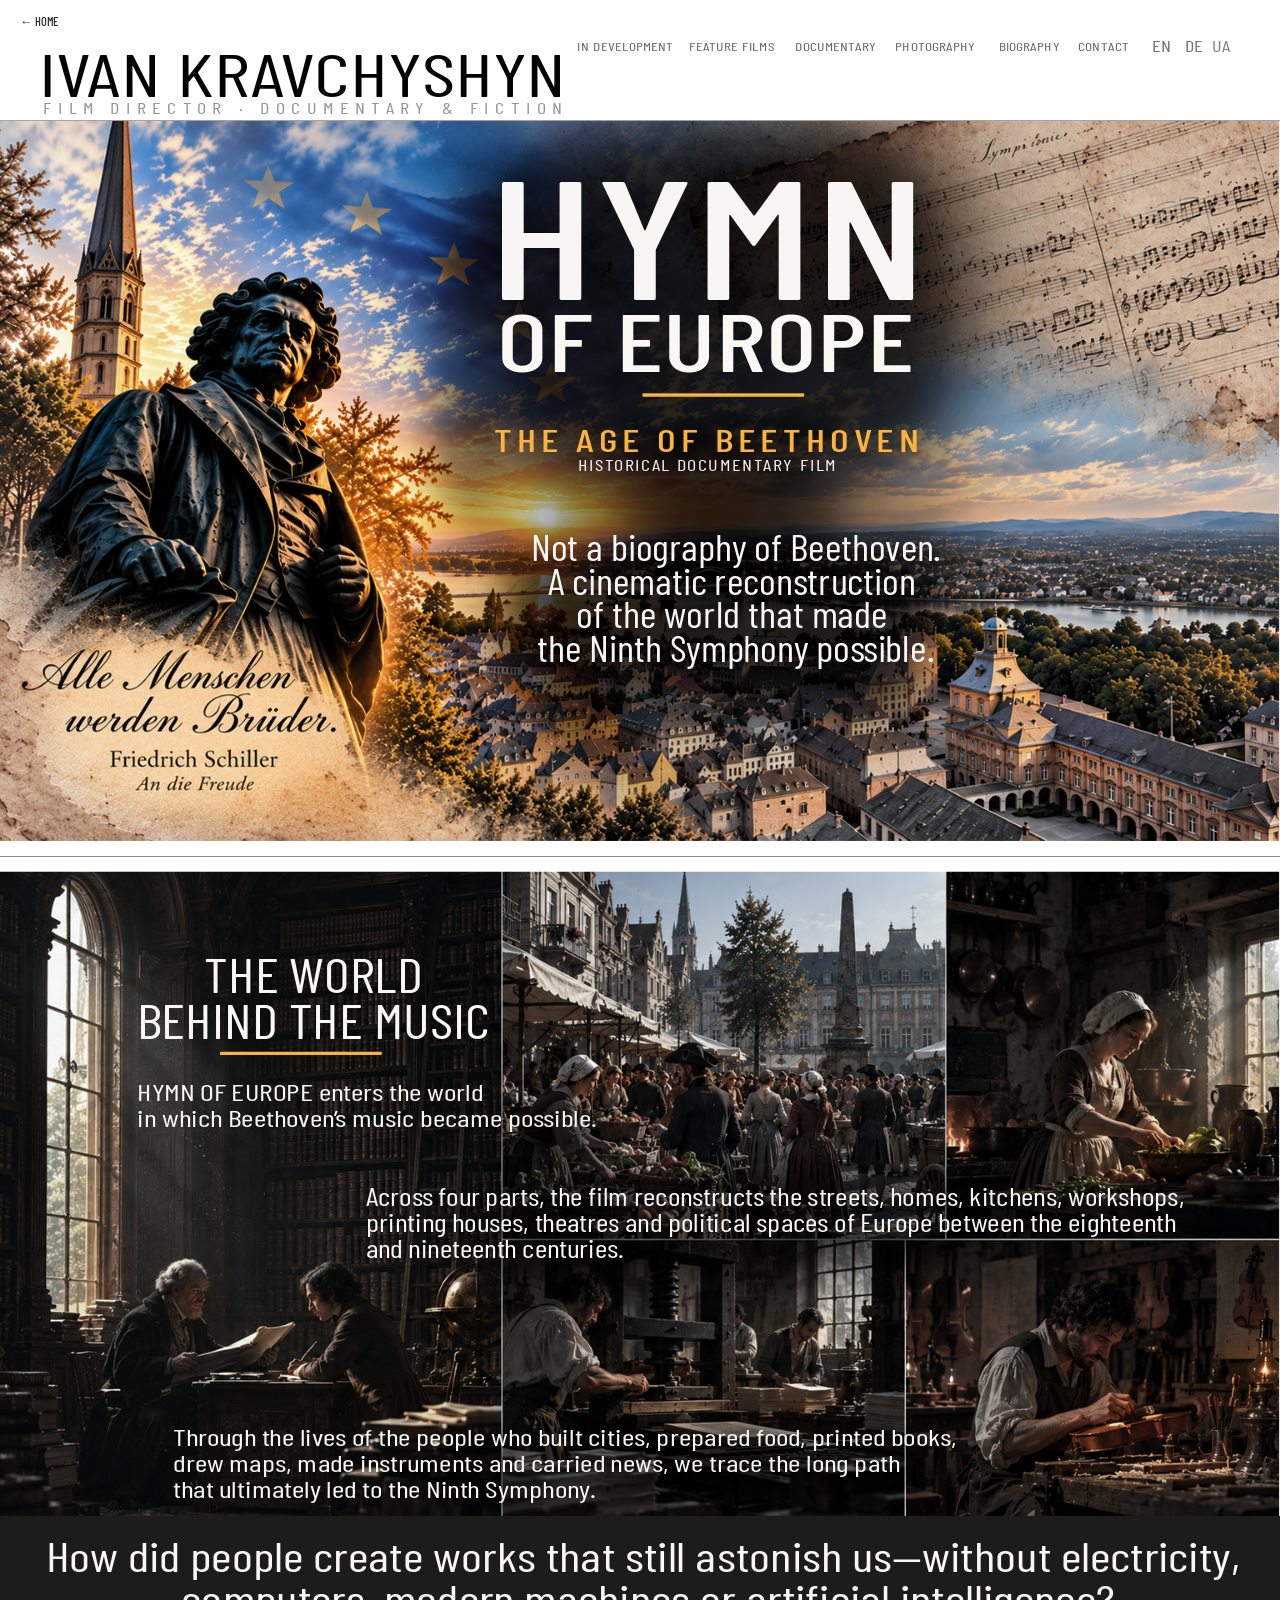
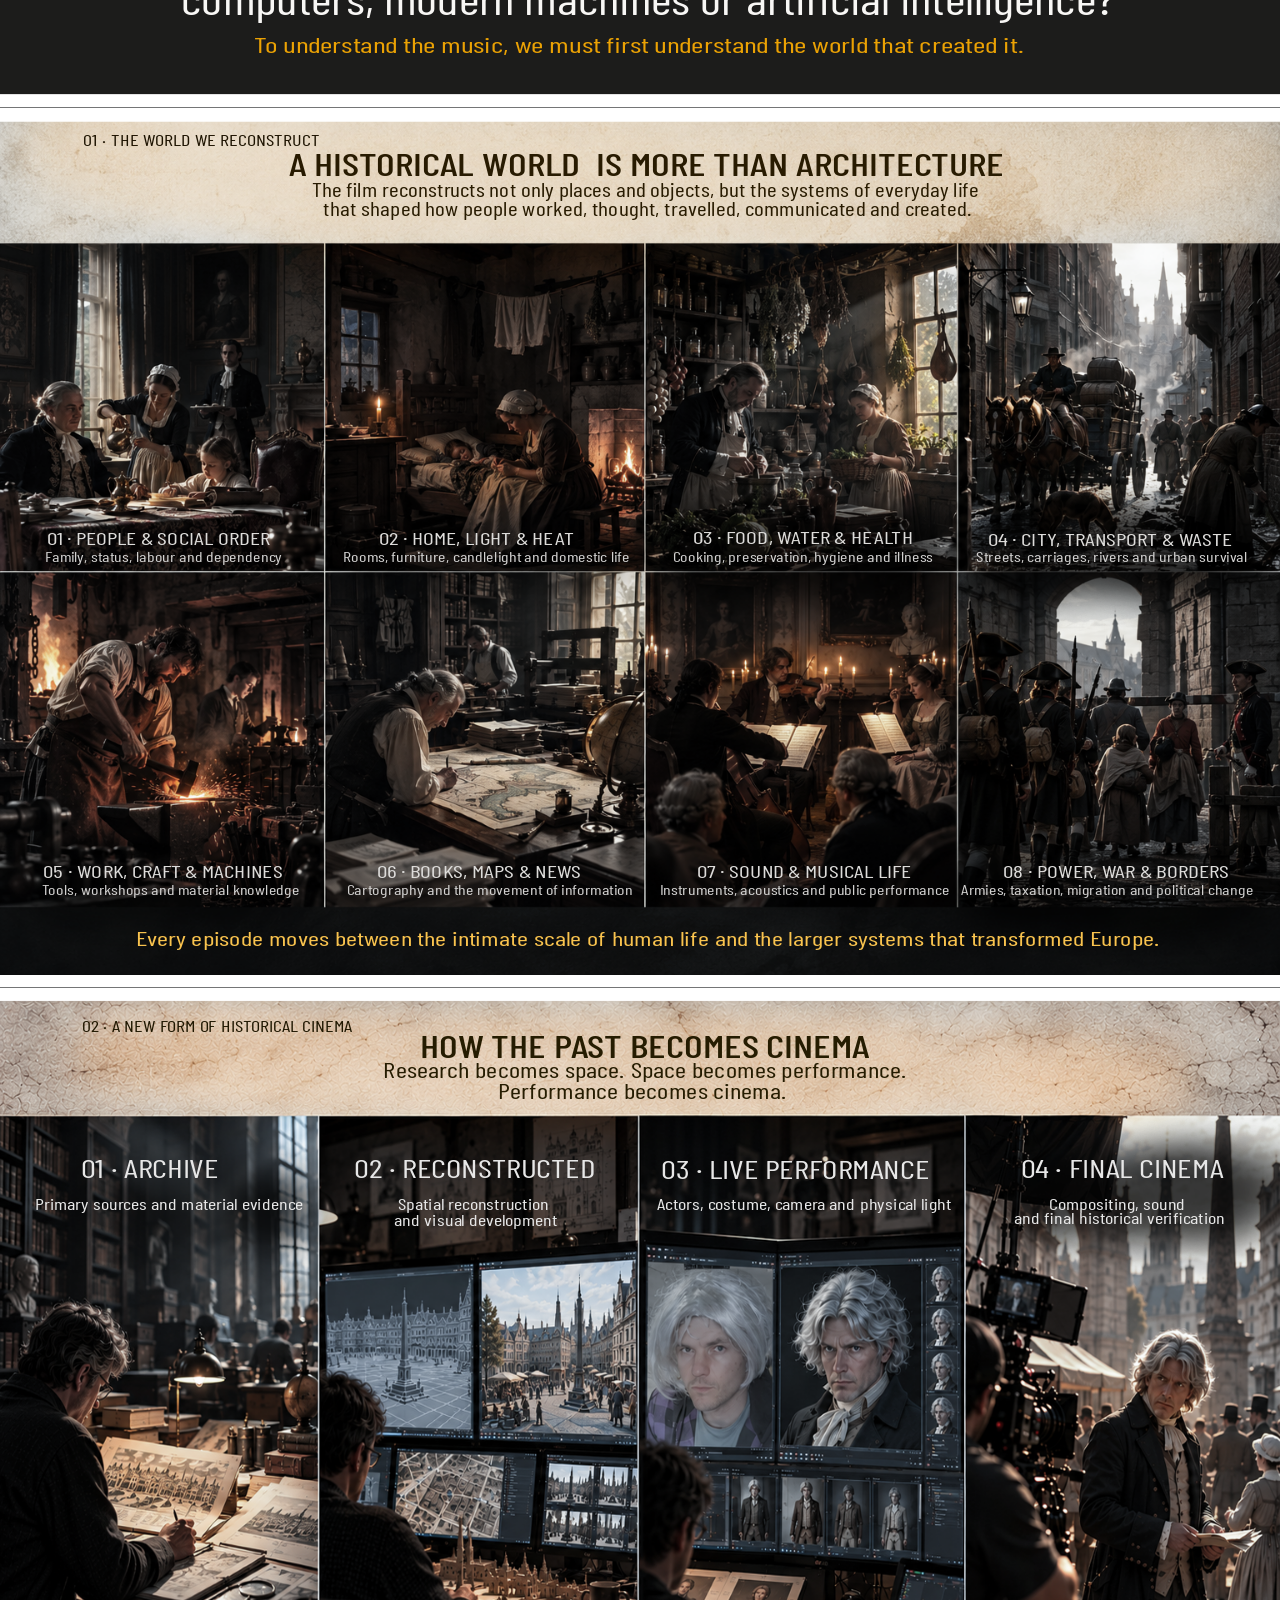
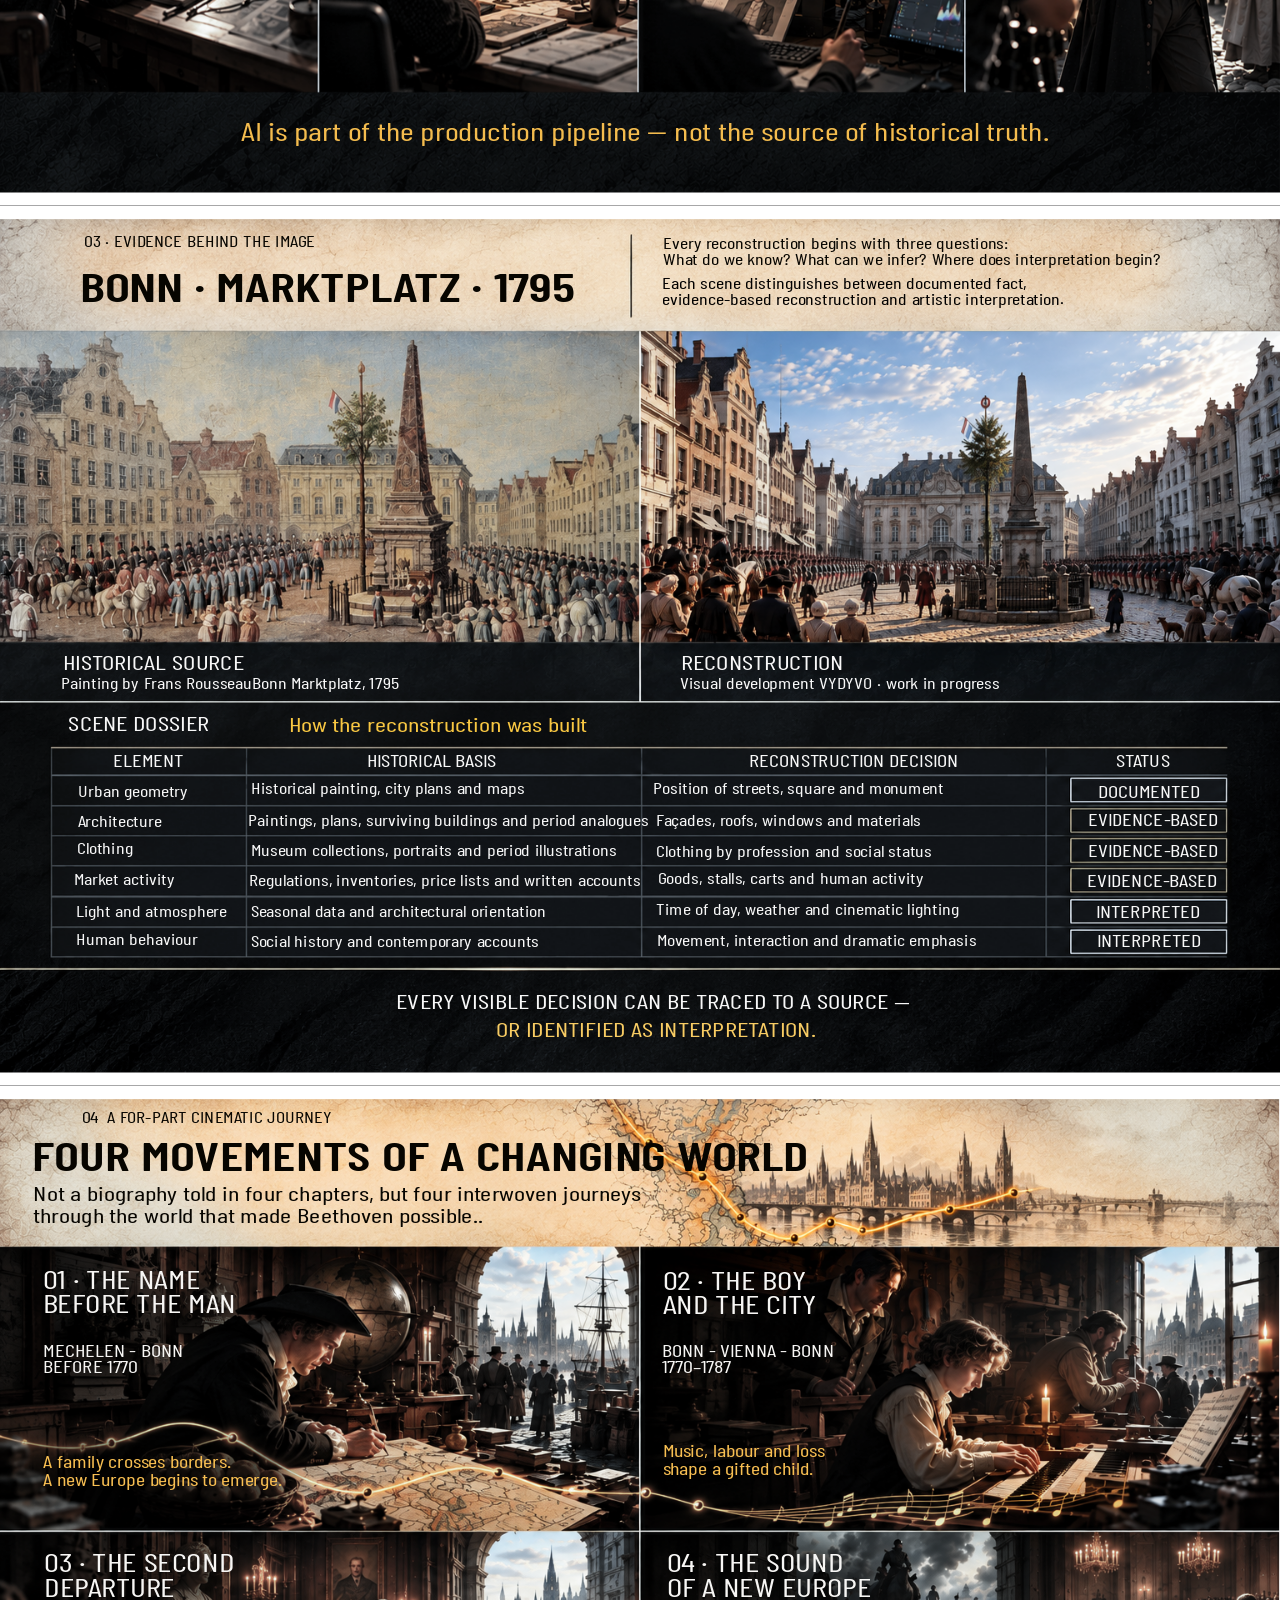
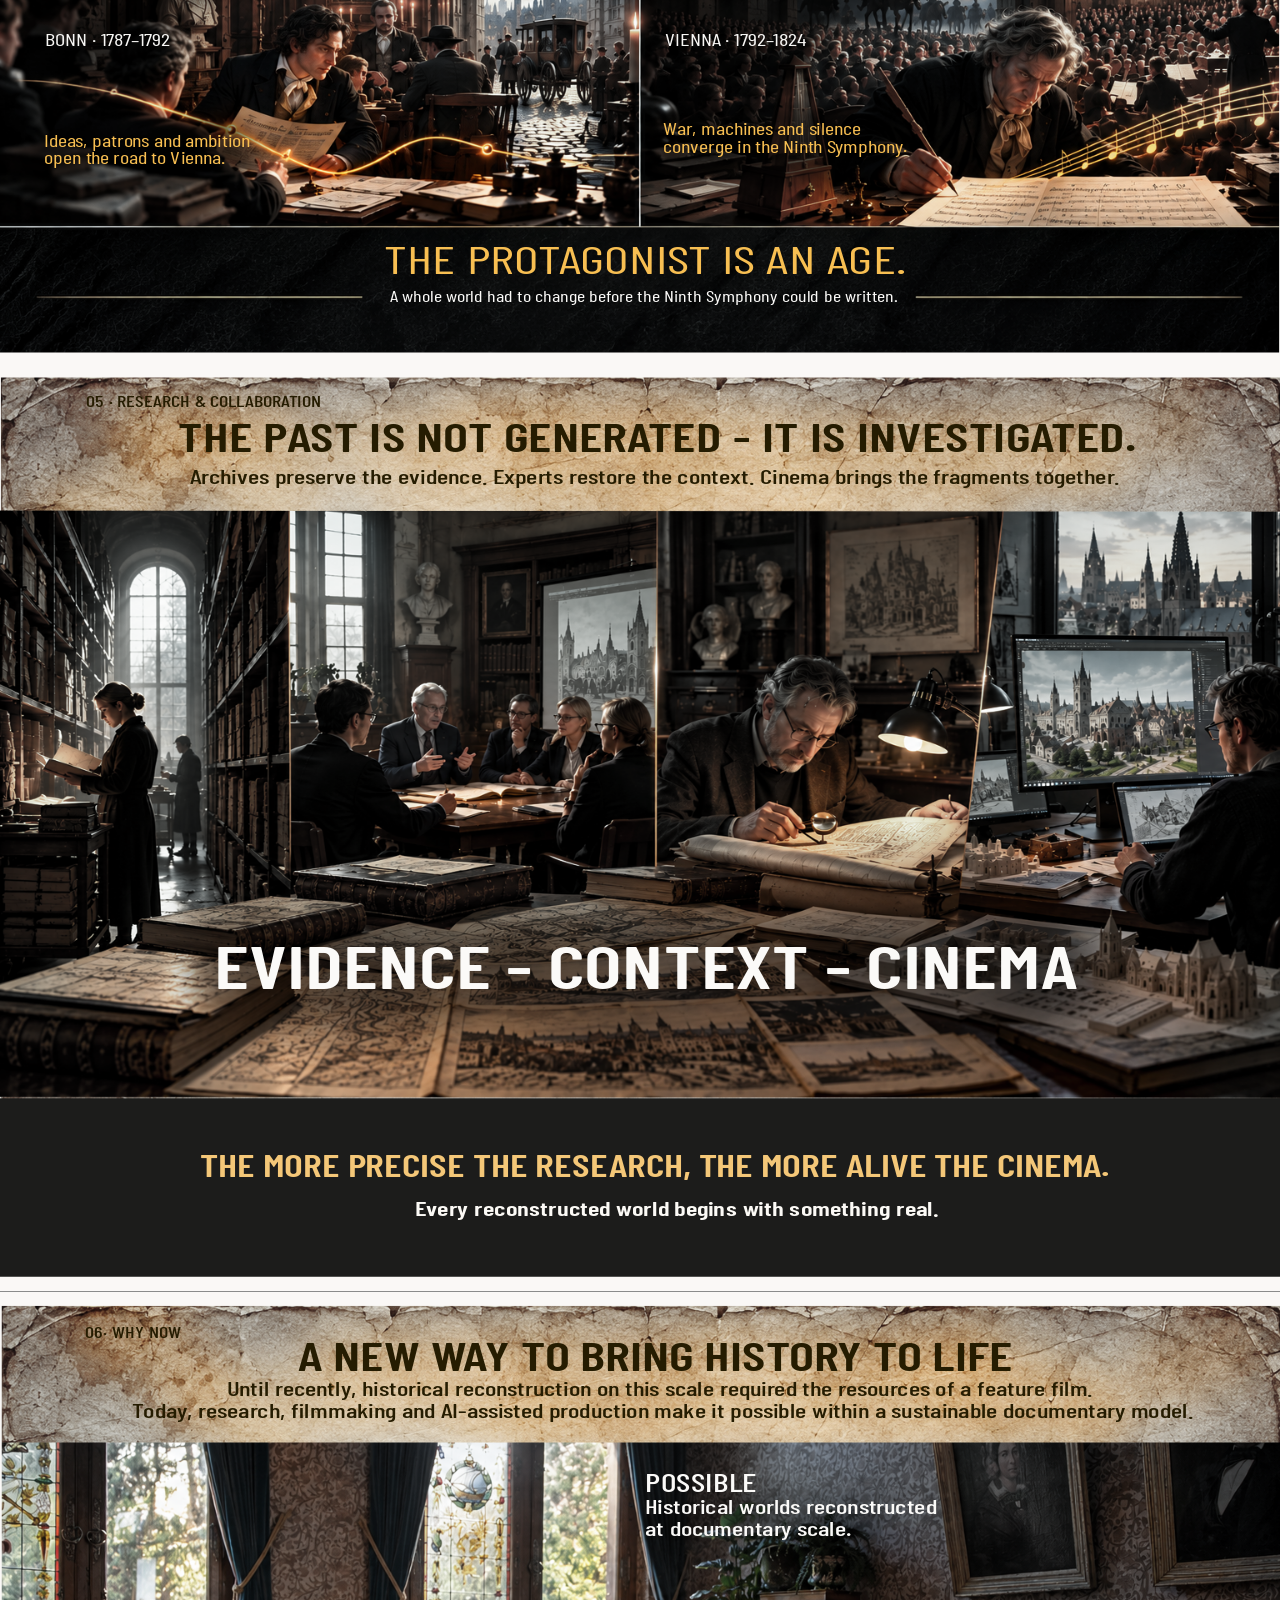
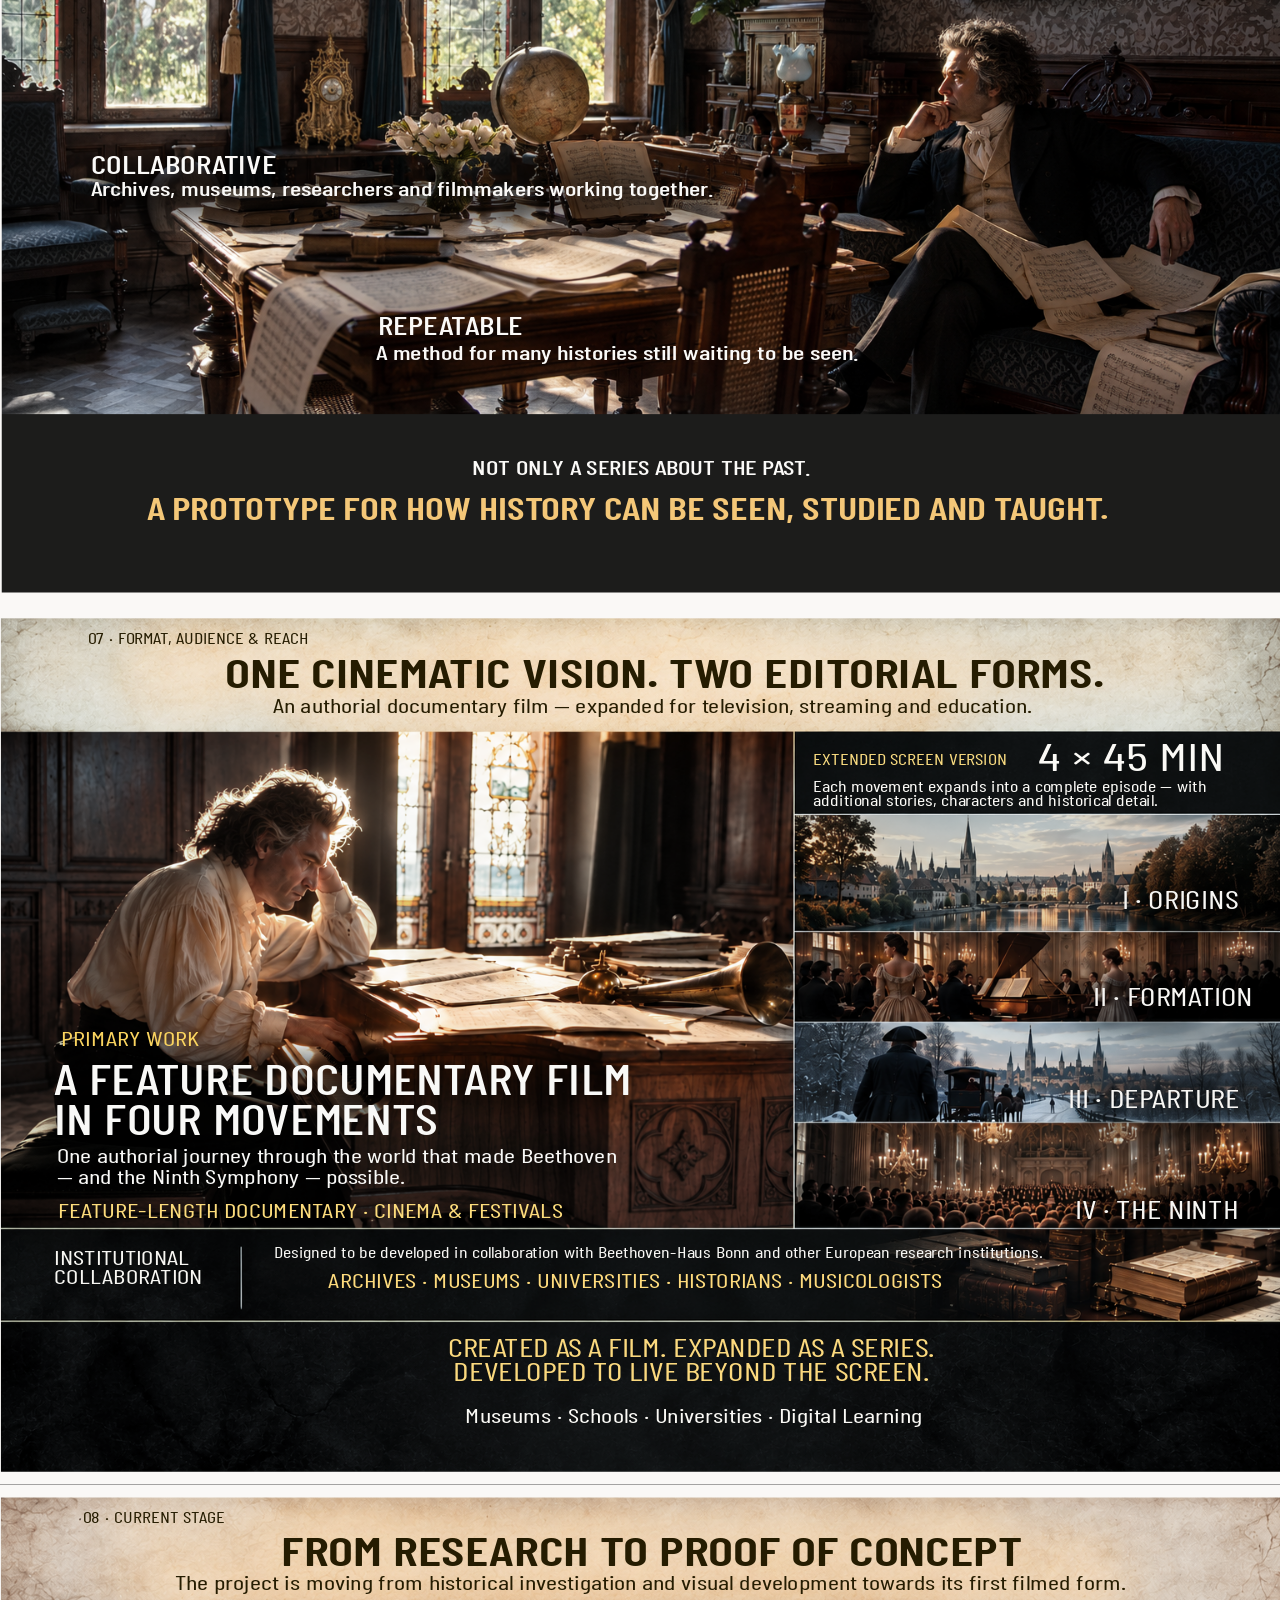
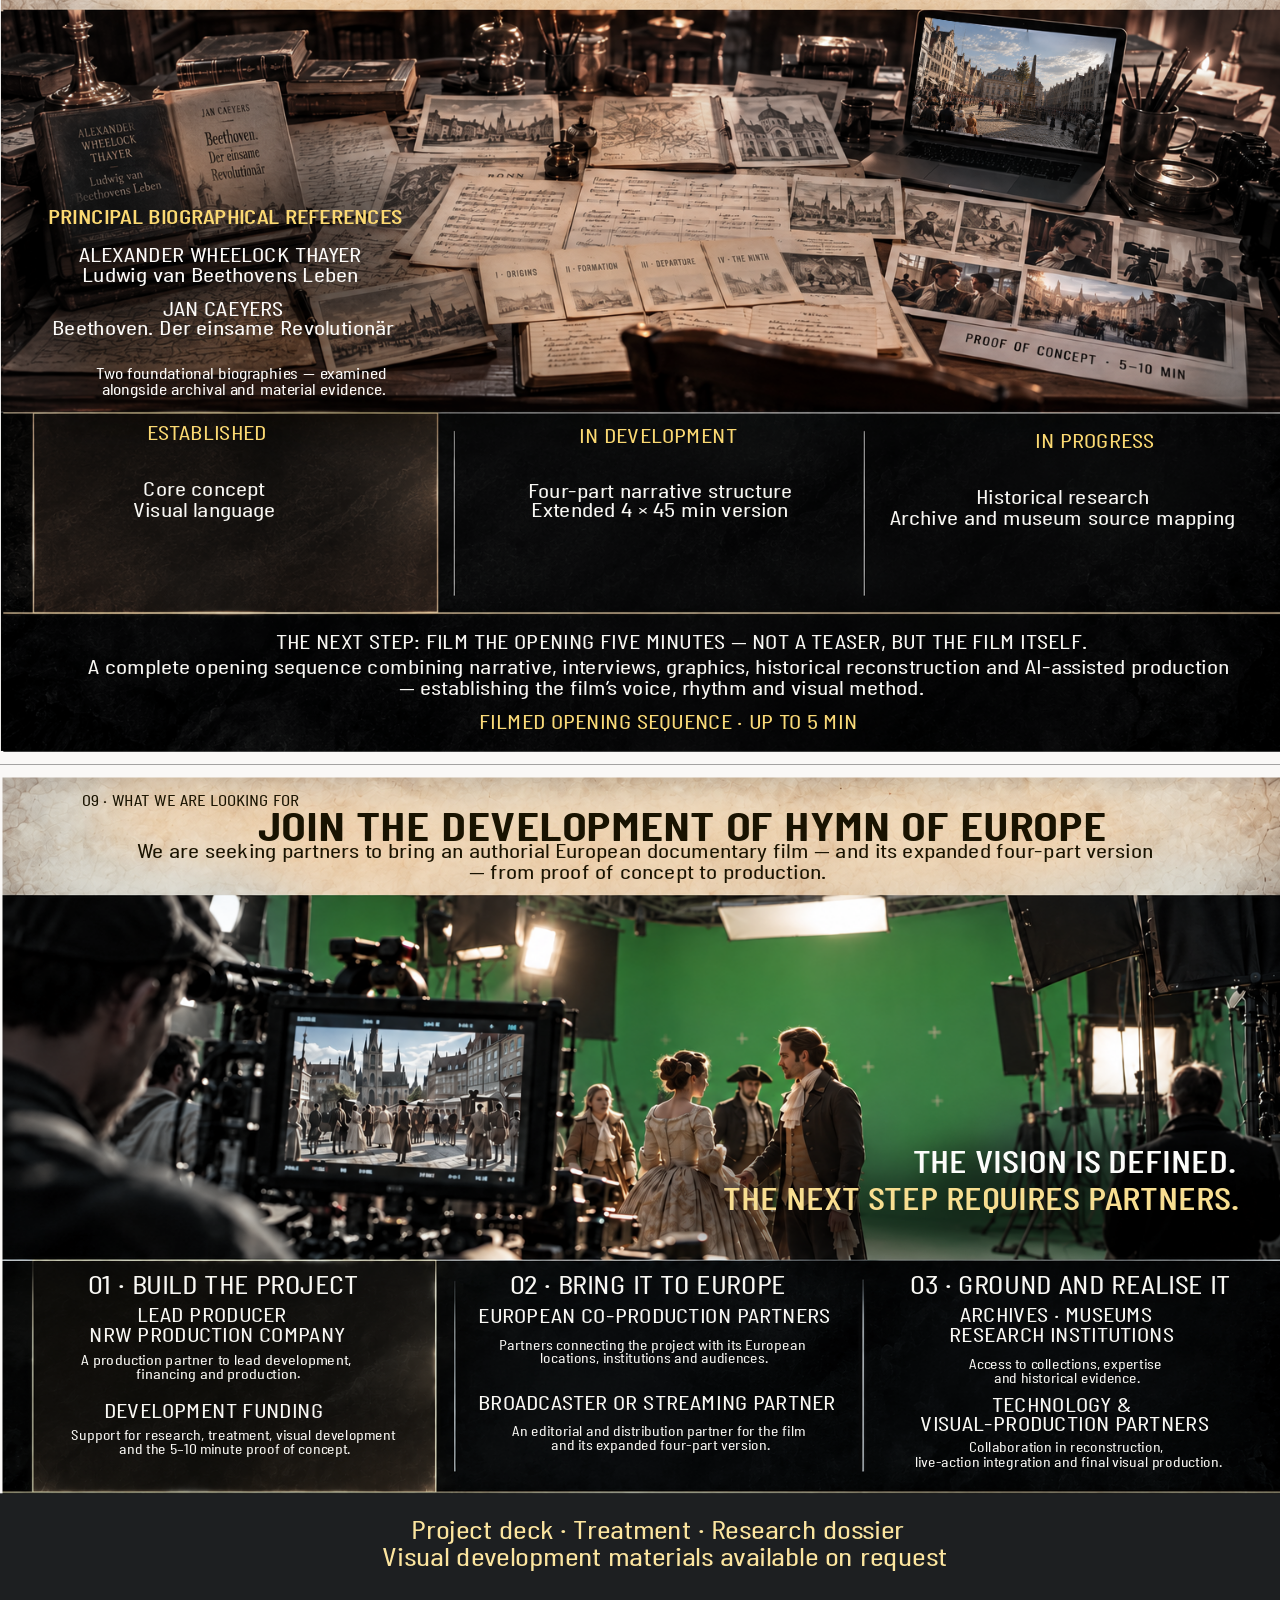
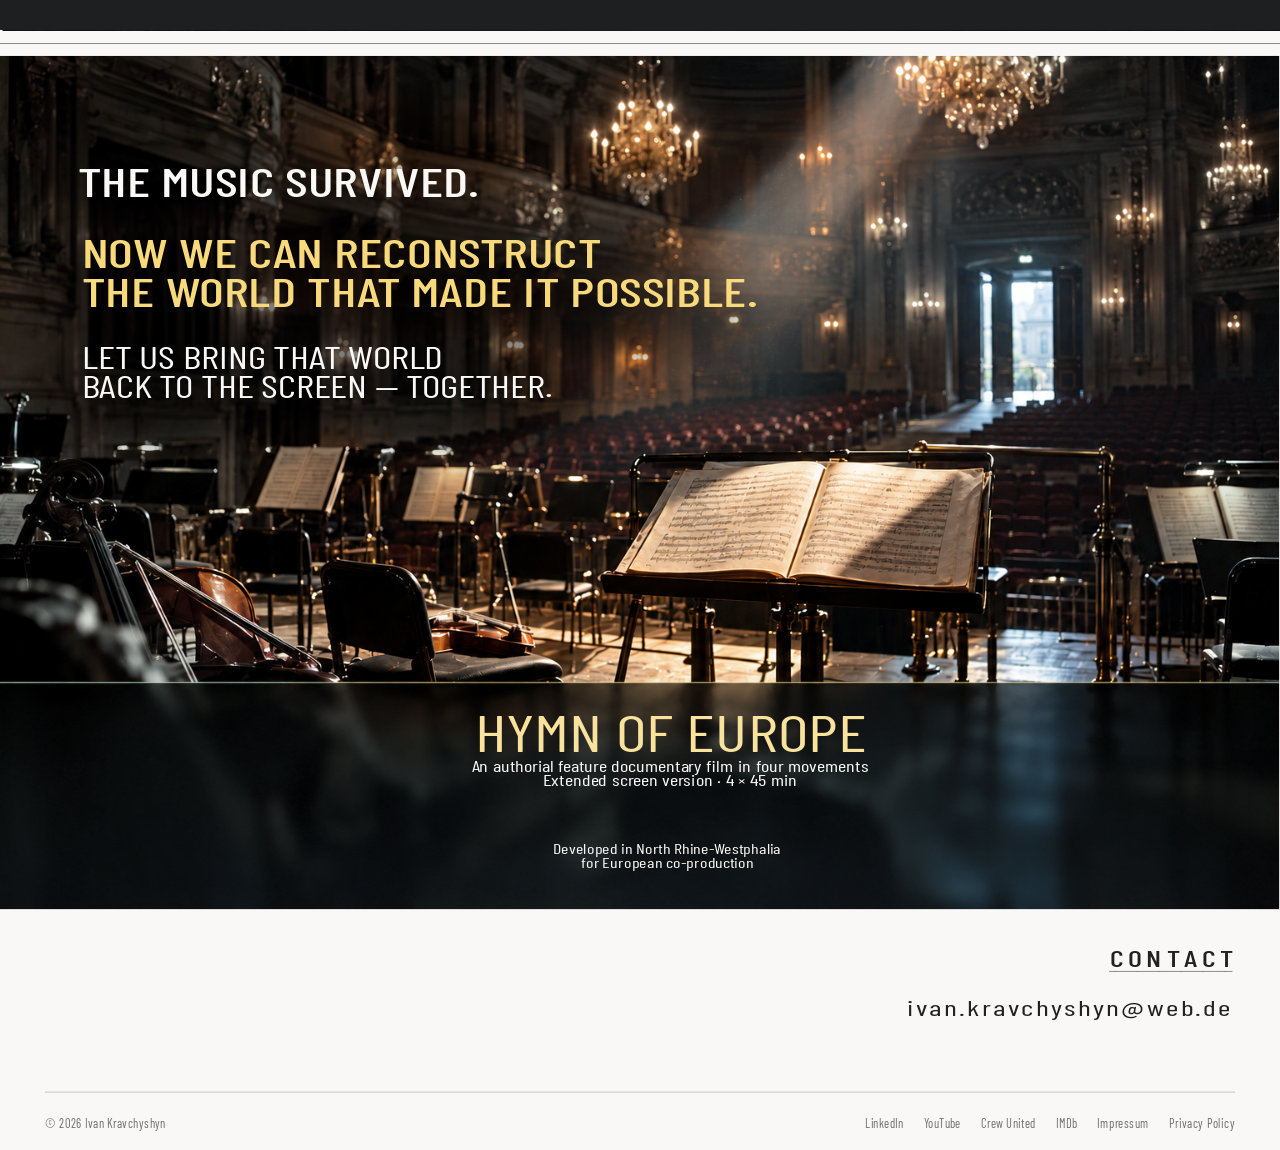
==== commit a8b11eaa: "Temporarily disable Impressum and complete privacy policy" ====
--- a/hymn-of-europe/index.html
+++ b/hymn-of-europe/index.html
@@ -1 +1 @@
-<!doctype html><html lang="en"><head><meta charset="utf-8"><meta name="viewport" content="width=device-width,initial-scale=1"><title>HYMN OF EUROPE — Design preview</title><link rel="stylesheet" href="style.css"></head><body><a id="back-to-home" href="../index.html?lang=en" aria-label="Back to homepage" style="position:fixed;left:16px;top:12px;z-index:10000;background:rgba(255,255,255,.9);color:#111;padding:9px 13px;border-radius:4px;text-decoration:none;font:13px Arial,sans-serif;">← HOME</a><main class="page" id="page"></main><script src="layout-data.js"></script><script src="text-styles.js"></script><script src="app.js"></script><script src="calibration.js"></script><script src="translations.js"></script><script src="de-corrections.js"></script><script src="production-languages.js"></script><script>const back=document.getElementById("back-to-home");function syncBack(){back.href="../index.html?lang="+(document.documentElement.lang==="de"?"de":"en");back.textContent=document.documentElement.lang==="de"?"← STARTSEITE":"← HOME";}document.querySelectorAll("[data-lang]").forEach(b=>b.addEventListener("click",()=>requestAnimationFrame(syncBack)));window.addEventListener("hymn-language-change",syncBack);syncBack();</script><script src="../site-footer.js" data-site-root="../"></script></body></html>
+<!doctype html><html lang="en"><head><meta charset="utf-8"><meta name="viewport" content="width=device-width,initial-scale=1"><title>HYMN OF EUROPE — Design preview</title><link rel="icon" href="../favicon.ico"><link rel="stylesheet" href="style.css"></head><body><a id="back-to-home" href="../index.html?lang=en" aria-label="Back to homepage" style="position:fixed;left:16px;top:12px;z-index:10000;background:rgba(255,255,255,.9);color:#111;padding:9px 13px;border-radius:4px;text-decoration:none;font:13px Arial,sans-serif;">← HOME</a><main class="page" id="page"></main><script src="layout-data.js"></script><script src="text-styles.js"></script><script src="app.js"></script><script src="calibration.js"></script><script src="translations.js"></script><script src="de-corrections.js"></script><script src="production-languages.js"></script><script>const back=document.getElementById("back-to-home");function syncBack(){back.href="../index.html?lang="+(document.documentElement.lang==="de"?"de":"en");back.textContent=document.documentElement.lang==="de"?"← STARTSEITE":"← HOME";}document.querySelectorAll("[data-lang]").forEach(b=>b.addEventListener("click",()=>requestAnimationFrame(syncBack)));window.addEventListener("hymn-language-change",syncBack);syncBack();</script><script src="../site-footer.js" data-site-root="../"></script></body></html>
--- a/hymn-of-europe/style.css
+++ b/hymn-of-europe/style.css
@@ -1,5 +1,5 @@
 @import url('../responsive-stage.css');
-@import url('https://fonts.googleapis.com/css2?family=Barlow+Condensed:wght@400;500;600&display=swap');
+@import url('../fonts.css');
 *{box-sizing:border-box}html{background:#08090b}body{margin:0;background:#08090b;color:white;font-family:Arial,sans-serif}.toolbar{position:fixed;top:12px;right:12px;z-index:9999;display:flex;gap:8px;background:#15191fe8;padding:10px;border:1px solid #666;border-radius:8px;box-shadow:0 5px 20px #0008}.toolbar button{background:#343b46;color:#fff;border:1px solid #667;border-radius:5px;padding:8px 12px;cursor:pointer;font-size:12px}.toolbar button[aria-pressed=true]{background:#aeb8c6;color:#111}.page{width:min(100%,1536px);margin:auto}.section{position:relative;width:100%;container-type:inline-size;overflow:hidden}.bg,.reference{display:block;width:100%;height:100%;position:absolute;inset:0}.reference{display:none}.text-layer{position:absolute;white-space:pre;line-height:1;transform-origin:top left;pointer-events:none;font-family:'Barlow Condensed','Arial Narrow',sans-serif;font-weight:400}.text-layer a{pointer-events:auto;color:inherit;text-decoration:none}.page.reference-mode .reference{display:block}.page.reference-mode .bg,.page.reference-mode .text-layer{display:none}.page.compare-mode .reference{display:block;opacity:.5;mix-blend-mode:difference;pointer-events:none}.page.compare-mode .text-layer{opacity:.85}@media(max-width:700px){.toolbar{top:auto;bottom:8px;right:8px;left:8px;justify-content:center}.toolbar button{padding:8px;font-size:11px}}
 
 
